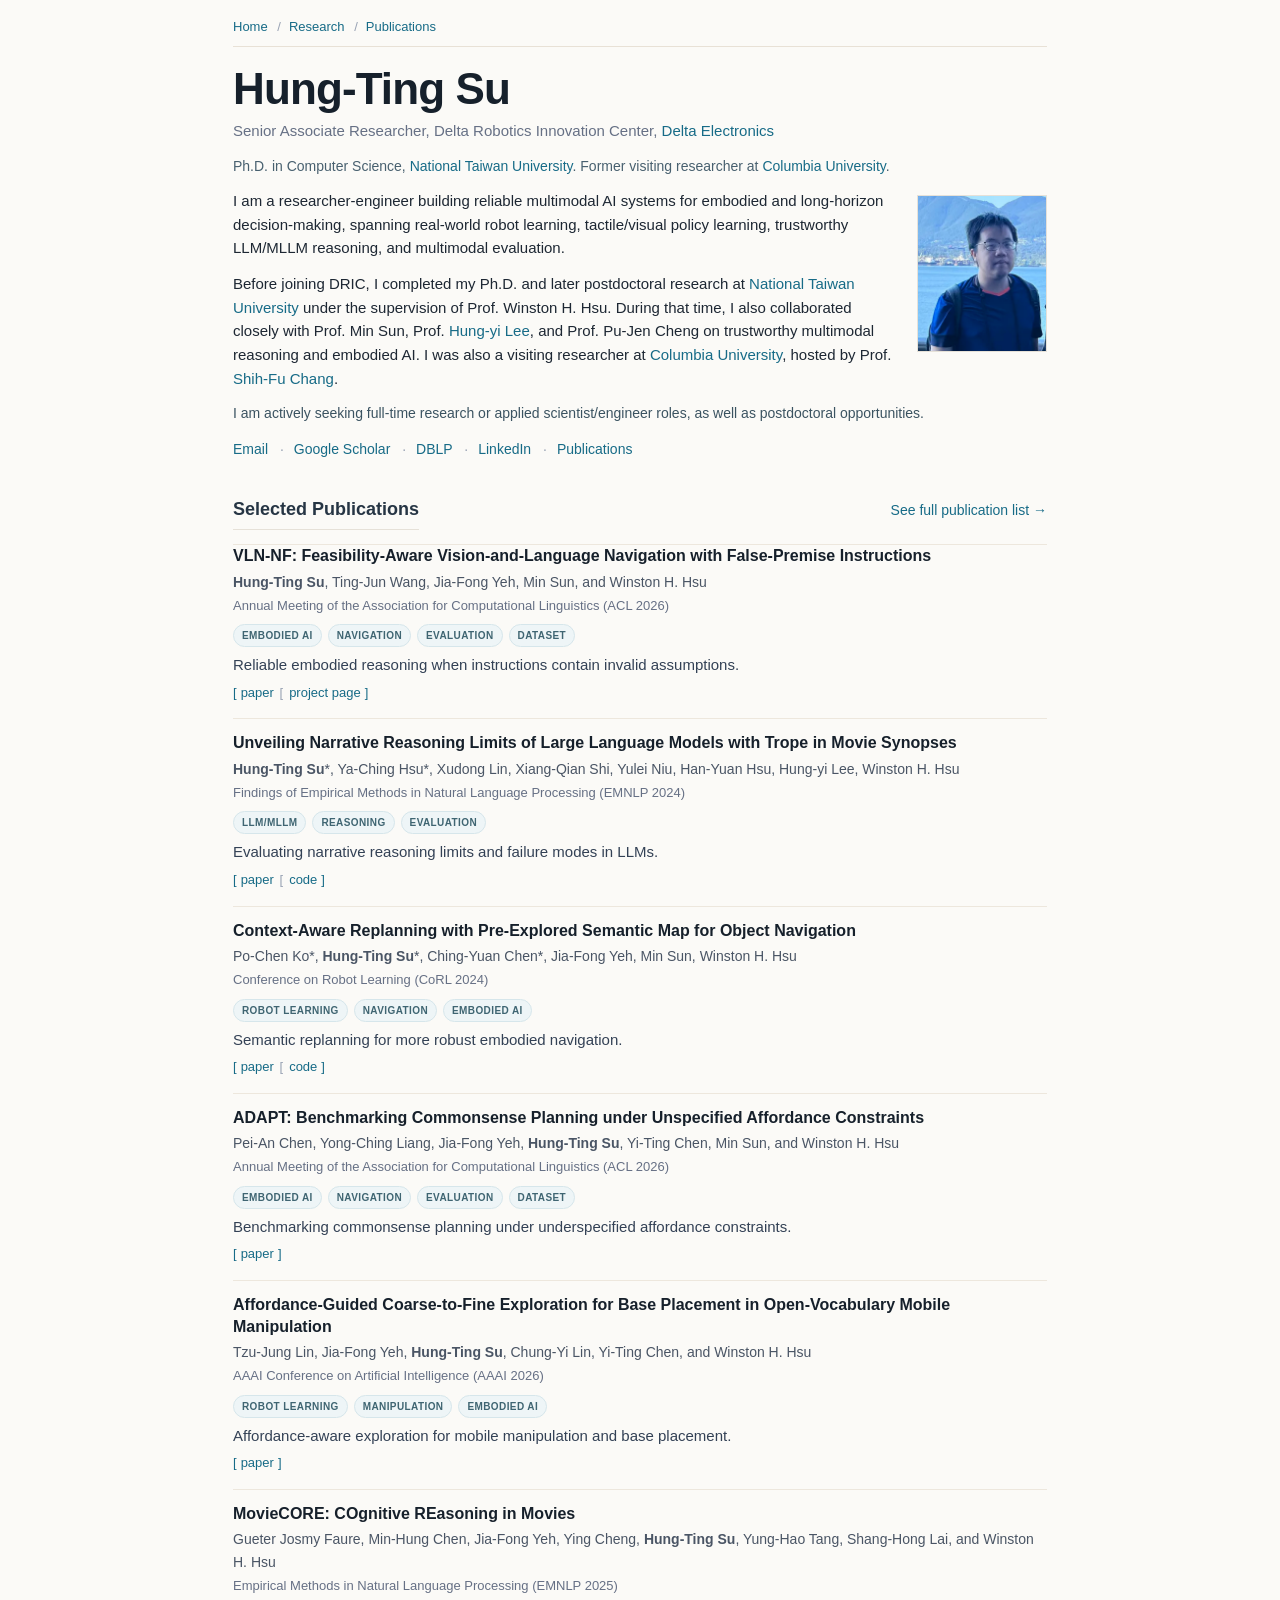
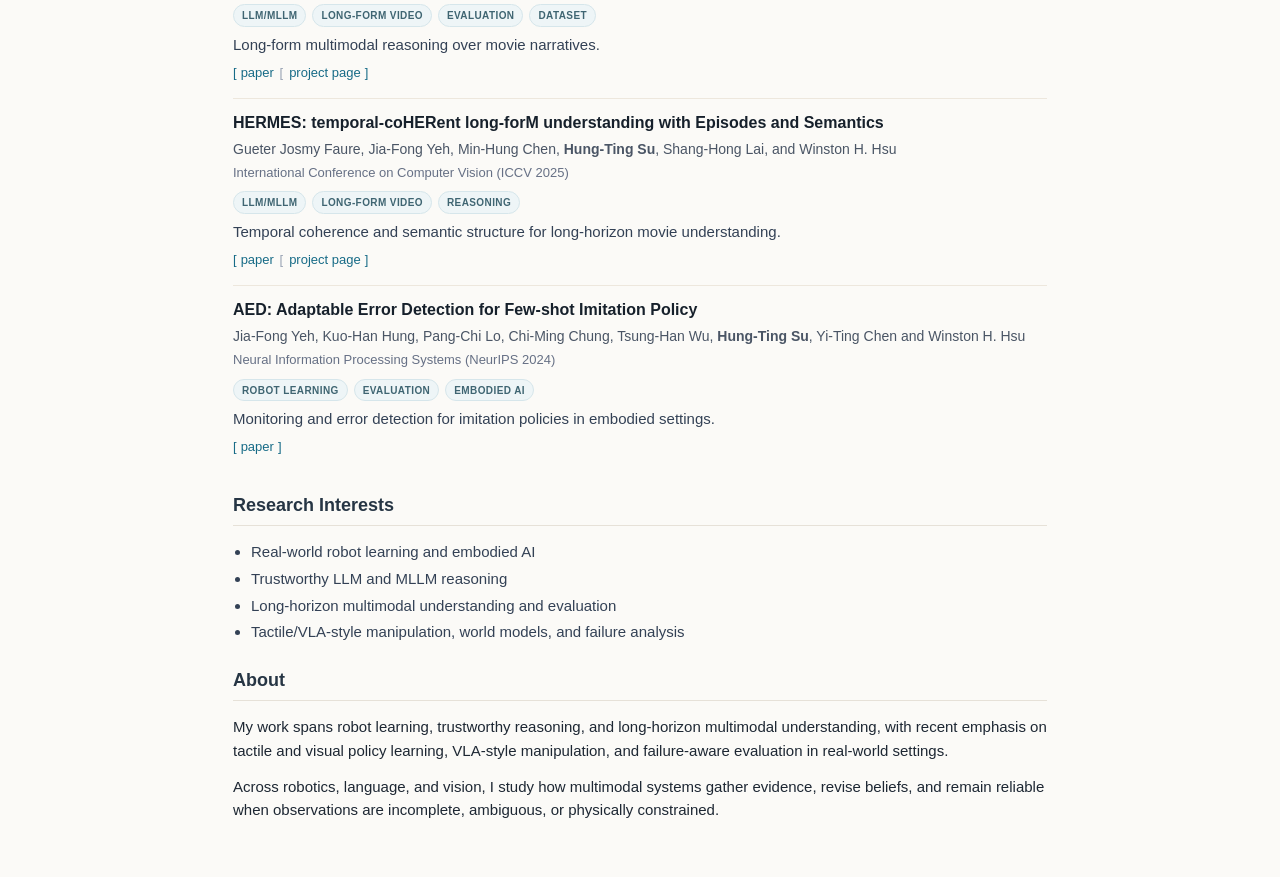
==== index.html @ 19b10d38 "Fix homepage portrait wrap layout" ====
<!DOCTYPE html>
<html lang="en">
<head>
  <meta charset="utf-8">
  <meta name="viewport" content="width=device-width, initial-scale=1">
  <title>Hung-Ting Su</title>
  <!-- Visual structure is inspired by classic academic personal sites such as Jon Barron's public template. -->
  <link rel="stylesheet" href="stylesheet.css?v=20260614b">
</head>
<body>
  <table class="page-frame">
    <tr>
      <td>
        <div class="site-nav">
          <div class="site-links"><a href="index.html">Home</a> <a href="research.html">Research</a> <a href="publications.html">Publications</a></div>
        </div>

        <div class="intro-block">
          <div class="intro-text">
            <h1>Hung-Ting Su</h1>
            <p class="position">Senior Associate Researcher, Delta Robotics Innovation Center, <a href="https://www.deltaww.com/">Delta Electronics</a></p>
            <p class="intro-note">Ph.D. in Computer Science, <a href="https://www.ntu.edu.tw/english/">National Taiwan University</a>. Former visiting researcher at <a href="https://www.columbia.edu/">Columbia University</a>.</p>
            <img class="profile-photo profile-photo-float" src="photo_260614.png" alt="Hung-Ting Su">
            <p>I am a researcher-engineer building reliable multimodal AI systems for embodied and long-horizon decision-making, spanning real-world robot learning, tactile/visual policy learning, trustworthy LLM/MLLM reasoning, and multimodal evaluation.</p>
            <p>Before joining DRIC, I completed my Ph.D. and later postdoctoral research at <a href="https://www.ntu.edu.tw/english/">National Taiwan University</a> under the supervision of Prof. Winston H. Hsu. During that time, I also collaborated closely with Prof. Min Sun, Prof. <a href="https://speech.ee.ntu.edu.tw/~hylee/index.php">Hung-yi Lee</a>, and Prof. Pu-Jen Cheng on trustworthy multimodal reasoning and embodied AI. I was also a visiting researcher at <a href="https://www.columbia.edu/">Columbia University</a>, hosted by Prof. <a href="https://www.ee.columbia.edu/~sfchang/">Shih-Fu Chang</a>.</p>
            <p class="opportunity-note">I am actively seeking full-time research or applied scientist/engineer roles, as well as postdoctoral opportunities.</p>
            <p class="top-links"><a href="mailto:hungtingsu.tw@gmail.com">Email</a> <a href="https://scholar.google.com/citations?user=5oNVau8AAAAJ">Google Scholar</a> <a href="https://dblp.org/pid/230/2143.html">DBLP</a> <a href="https://www.linkedin.com/in/hung-ting-su-3a73a8224/">LinkedIn</a> <a href="publications.html">Publications</a></p>
          </div>
        </div>

        <section class="section-block">
          <div class="section-heading">
            <h2>Selected Publications</h2>
            <p class="section-link"><a href="publications.html">See full publication list &rarr;</a></p>
          </div>
          <table class="publication-table">
<tr>
  <td class="pub-text">
    <div class="pub-title">VLN-NF: Feasibility-Aware Vision-and-Language Navigation with False-Premise Instructions</div>
    <div class="pub-authors"><strong>Hung-Ting Su</strong>, Ting-Jun Wang, Jia-Fong Yeh, Min Sun, and Winston H. Hsu</div>
    <div class="pub-meta">Annual Meeting of the Association for Computational Linguistics (ACL 2026)</div>
    <div class="work-tags"><span class="work-tag">Embodied AI</span> <span class="work-tag">Navigation</span> <span class="work-tag">Evaluation</span> <span class="work-tag">Dataset</span></div>
    <div class="pub-summary">Reliable embodied reasoning when instructions contain invalid assumptions.</div>
    <div class="pub-links"><a class="pub-link" href="https://arxiv.org/abs/2604.10533">paper</a> <a class="pub-link" href="https://vln-nf.github.io/">project page</a></div>
  </td>
</tr>
<tr>
  <td class="pub-text">
    <div class="pub-title">Unveiling Narrative Reasoning Limits of Large Language Models with Trope in Movie Synopses</div>
    <div class="pub-authors"><strong>Hung-Ting Su</strong>*, Ya-Ching Hsu*, Xudong Lin, Xiang-Qian Shi, Yulei Niu, Han-Yuan Hsu, Hung-yi Lee, Winston H. Hsu</div>
    <div class="pub-meta">Findings of Empirical Methods in Natural Language Processing (EMNLP 2024)</div>
    <div class="work-tags"><span class="work-tag">LLM/MLLM</span> <span class="work-tag">Reasoning</span> <span class="work-tag">Evaluation</span></div>
    <div class="pub-summary">Evaluating narrative reasoning limits and failure modes in LLMs.</div>
    <div class="pub-links"><a class="pub-link" href="https://arxiv.org/abs/2409.14324">paper</a> <a class="pub-link" href="https://github.com/Shelley1214/Trope">code</a></div>
  </td>
</tr>
<tr>
  <td class="pub-text">
    <div class="pub-title">Context-Aware Replanning with Pre-Explored Semantic Map for Object Navigation</div>
    <div class="pub-authors">Po-Chen Ko*, <strong>Hung-Ting Su</strong>*, Ching-Yuan Chen*, Jia-Fong Yeh, Min Sun, Winston H. Hsu</div>
    <div class="pub-meta">Conference on Robot Learning (CoRL 2024)</div>
    <div class="work-tags"><span class="work-tag">Robot Learning</span> <span class="work-tag">Navigation</span> <span class="work-tag">Embodied AI</span></div>
    <div class="pub-summary">Semantic replanning for more robust embodied navigation.</div>
    <div class="pub-links"><a class="pub-link" href="https://arxiv.org/abs/2409.04837">paper</a> <a class="pub-link" href="https://github.com/CARe-maps/CARe_experiments">code</a></div>
  </td>
</tr>
<tr>
  <td class="pub-text">
    <div class="pub-title">ADAPT: Benchmarking Commonsense Planning under Unspecified Affordance Constraints</div>
    <div class="pub-authors">Pei-An Chen, Yong-Ching Liang, Jia-Fong Yeh, <strong>Hung-Ting Su</strong>, Yi-Ting Chen, Min Sun, and Winston H. Hsu</div>
    <div class="pub-meta">Annual Meeting of the Association for Computational Linguistics (ACL 2026)</div>
    <div class="work-tags"><span class="work-tag">Embodied AI</span> <span class="work-tag">Navigation</span> <span class="work-tag">Evaluation</span> <span class="work-tag">Dataset</span></div>
    <div class="pub-summary">Benchmarking commonsense planning under underspecified affordance constraints.</div>
    <div class="pub-links"><a class="pub-link" href="https://arxiv.org/abs/2604.14902">paper</a></div>
  </td>
</tr>
<tr>
  <td class="pub-text">
    <div class="pub-title">Affordance-Guided Coarse-to-Fine Exploration for Base Placement in Open-Vocabulary Mobile Manipulation</div>
    <div class="pub-authors">Tzu-Jung Lin, Jia-Fong Yeh, <strong>Hung-Ting Su</strong>, Chung-Yi Lin, Yi-Ting Chen, and Winston H. Hsu</div>
    <div class="pub-meta">AAAI Conference on Artificial Intelligence (AAAI 2026)</div>
    <div class="work-tags"><span class="work-tag">Robot Learning</span> <span class="work-tag">Manipulation</span> <span class="work-tag">Embodied AI</span></div>
    <div class="pub-summary">Affordance-aware exploration for mobile manipulation and base placement.</div>
    <div class="pub-links"><a class="pub-link" href="https://arxiv.org/abs/2511.06240">paper</a></div>
  </td>
</tr>
<tr>
  <td class="pub-text">
    <div class="pub-title">MovieCORE: COgnitive REasoning in Movies</div>
    <div class="pub-authors">Gueter Josmy Faure, Min-Hung Chen, Jia-Fong Yeh, Ying Cheng, <strong>Hung-Ting Su</strong>, Yung-Hao Tang, Shang-Hong Lai, and Winston H. Hsu</div>
    <div class="pub-meta">Empirical Methods in Natural Language Processing (EMNLP 2025)</div>
    <div class="work-tags"><span class="work-tag">LLM/MLLM</span> <span class="work-tag">Long-Form Video</span> <span class="work-tag">Evaluation</span> <span class="work-tag">Dataset</span></div>
    <div class="pub-summary">Long-form multimodal reasoning over movie narratives.</div>
    <div class="pub-links"><a class="pub-link" href="https://arxiv.org/abs/2508.19026">paper</a> <a class="pub-link" href="https://joslefaure.github.io/assets/html/moviecore.html">project page</a></div>
  </td>
</tr>
<tr>
  <td class="pub-text">
    <div class="pub-title">HERMES: temporal-coHERent long-forM understanding with Episodes and Semantics</div>
    <div class="pub-authors">Gueter Josmy Faure, Jia-Fong Yeh, Min-Hung Chen, <strong>Hung-Ting Su</strong>, Shang-Hong Lai, and Winston H. Hsu</div>
    <div class="pub-meta">International Conference on Computer Vision (ICCV 2025)</div>
    <div class="work-tags"><span class="work-tag">LLM/MLLM</span> <span class="work-tag">Long-Form Video</span> <span class="work-tag">Reasoning</span></div>
    <div class="pub-summary">Temporal coherence and semantic structure for long-horizon movie understanding.</div>
    <div class="pub-links"><a class="pub-link" href="https://arxiv.org/abs/2408.17443">paper</a> <a class="pub-link" href="https://joslefaure.github.io/assets/html/hermes.html">project page</a></div>
  </td>
</tr>
<tr>
  <td class="pub-text">
    <div class="pub-title">AED: Adaptable Error Detection for Few-shot Imitation Policy</div>
    <div class="pub-authors">Jia-Fong Yeh, Kuo-Han Hung, Pang-Chi Lo, Chi-Ming Chung, Tsung-Han Wu, <strong>Hung-Ting Su</strong>, Yi-Ting Chen and Winston H. Hsu</div>
    <div class="pub-meta">Neural Information Processing Systems (NeurIPS 2024)</div>
    <div class="work-tags"><span class="work-tag">Robot Learning</span> <span class="work-tag">Evaluation</span> <span class="work-tag">Embodied AI</span></div>
    <div class="pub-summary">Monitoring and error detection for imitation policies in embodied settings.</div>
    <div class="pub-links"><a class="pub-link" href="https://arxiv.org/abs/2402.03860">paper</a></div>
  </td>
</tr>
          </table>
        </section>

        <section class="section-block compact-section">
          <h2>Research Interests</h2>
          <ul class="interest-list compact-interest-list">
          <li>Real-world robot learning and embodied AI</li>
          <li>Trustworthy LLM and MLLM reasoning</li>
          <li>Long-horizon multimodal understanding and evaluation</li>
          <li>Tactile/VLA-style manipulation, world models, and failure analysis</li>
          </ul>
        </section>

        <section class="section-block">
          <h2>About</h2>
          <p>My work spans robot learning, trustworthy reasoning, and long-horizon multimodal understanding, with recent emphasis on tactile and visual policy learning, VLA-style manipulation, and failure-aware evaluation in real-world settings.</p>
          <p>Across robotics, language, and vision, I study how multimodal systems gather evidence, revise beliefs, and remain reliable when observations are incomplete, ambiguous, or physically constrained.</p>
        </section>
      </td>
    </tr>
  </table>
</body>
</html>
---- stylesheet.css ----
/* Inspired by classic academic personal-site structure popularized by
   Jon Barron's public homepage template. This project uses original
   content, simplified styling, and registry-generated publication data. */

html {
  background: #fbfaf7;
}

body {
  background: #fbfaf7;
  color: #1d2733;
  font-family: -apple-system, BlinkMacSystemFont, "Segoe UI", Arial, sans-serif;
  font-size: 15px;
  line-height: 1.58;
  margin: 0;
}

a {
  color: #176b87;
  text-decoration: none;
}

a:hover {
  color: #114f63;
  text-decoration: underline;
}

.page-frame {
  border: 0;
  border-spacing: 0;
  margin: 0 auto;
  max-width: 860px;
  padding: 16px 22px 42px;
  width: 100%;
}

.publication-table {
  border: 0;
  border-spacing: 0;
  width: 100%;
}

.intro-block {
  margin-bottom: 6px;
}

.intro-text {
  display: flow-root;
  min-width: 0;
  width: 100%;
}

.profile-photo {
  border: 1px solid #e6e1d8;
  display: block;
  height: auto;
  max-width: 128px;
  width: 100%;
}

.profile-photo-float {
  float: right;
  margin: 6px 0 12px 20px;
}

h1 {
  color: #16202b;
  font-size: 44px;
  font-weight: 600;
  letter-spacing: -0.02em;
  line-height: 1.08;
  margin: 0;
}

h2 {
  border-bottom: 1px solid #e6e1d8;
  color: #263544;
  font-size: 18px;
  font-weight: 600;
  margin: 0 0 14px;
  padding-bottom: 6px;
}

h3 {
  color: #16202b;
  font-size: 16px;
  font-weight: 600;
  line-height: 1.35;
  margin: 0;
}

p {
  margin: 0 0 12px;
}

.position {
  color: #667085;
  font-size: 15px;
  margin-top: 7px;
}

.intro-note {
  color: #48606f;
  font-size: 14px;
  margin-top: 6px;
}

.intro-text p {
  max-width: 740px;
}

.opportunity-note {
  color: #3b5361;
  font-size: 14px;
  margin-top: 4px;
}

.site-nav {
  align-items: center;
  border-bottom: 1px solid #e8e1d6;
  display: flex;
  justify-content: space-between;
  margin-bottom: 18px;
  padding-bottom: 8px;
}

.site-links {
  color: #667085;
  font-size: 13px;
}

.site-links a + a::before {
  color: #98a2b3;
  content: "/";
  margin: 0 8px 0 6px;
}

.top-links {
  color: #667085;
  font-size: 14px;
  margin-top: 14px;
}

.top-links a + a::before {
  color: #98a2b3;
  content: "·";
  margin: 0 10px 0 8px;
}

.section-block {
  margin-top: 22px;
}

.section-heading {
  align-items: baseline;
  display: flex;
  gap: 12px;
  justify-content: space-between;
}

.section-link {
  font-size: 14px;
  margin: 0 0 10px;
  white-space: nowrap;
}

.interest-list {
  color: #334155;
  margin: 0;
  padding-left: 18px;
}

.interest-list li {
  margin: 4px 0;
}

.compact-section {
  margin-top: 18px;
}

.compact-interest-list li {
  margin: 3px 0;
}

.publication-table tr:first-child .pub-text {
  padding-top: 0;
}

.pub-text {
  border-top: 1px solid #ede7dd;
  padding: 13px 0 15px;
  vertical-align: top;
}

.pub-title {
  color: #16202b;
  font-size: 16px;
  font-weight: 600;
  line-height: 1.35;
}

.pub-authors {
  color: #4a5565;
  font-size: 14px;
  margin-top: 4px;
}

.pub-meta {
  color: #667085;
  font-size: 13px;
  margin-top: 3px;
}

.work-tags {
  display: flex;
  flex-wrap: wrap;
  gap: 6px;
  margin-top: 8px;
}

.work-tag {
  background: #eef5f7;
  border: 1px solid #d6e6eb;
  border-radius: 999px;
  color: #3f6572;
  display: inline-flex;
  font-size: 10px;
  font-weight: 600;
  letter-spacing: 0.04em;
  padding: 3px 8px 2px;
  text-transform: uppercase;
}

.pub-summary {
  color: #334155;
  margin-top: 6px;
}

.pub-links {
  font-size: 13px;
  margin-top: 6px;
}

.pub-link + .pub-link::before {
  color: #98a2b3;
  content: "[";
  margin: 0 6px 0 2px;
}

.pub-link + .pub-link::after {
  content: "]";
}

.pub-links .pub-link:first-child::before {
  content: "[";
  margin-right: 4px;
}

.pub-links .pub-link:last-child::after {
  content: "]";
  margin-left: 4px;
}

.pub-links .pub-link:not(:first-child):not(:last-child)::after {
  content: "";
}

.role-chip {
  color: #a86f32;
  font-size: 12px;
}

.publication-header {
  margin-top: 8px;
}

.research-block p:last-of-type {
  margin-bottom: 8px;
}

.rep-work {
  margin-top: 8px;
}

.rep-label {
  color: #667085;
  font-size: 13px;
  margin-bottom: 4px;
}

.rep-list {
  color: #334155;
  margin: 0;
  padding-left: 18px;
}

.rep-list li {
  margin: 3px 0;
}

.rep-title {
  font-weight: 500;
}

.rep-meta {
  color: #667085;
  font-size: 13px;
}

.publication-entry {
  border-top: 1px solid #ede7dd;
  padding: 11px 0 13px;
}

.publication-section {
  margin-top: 24px;
}

.publication-section .publication-entry:first-of-type {
  padding-top: 0;
}

code {
  font-family: "SFMono-Regular", Consolas, "Liberation Mono", monospace;
  font-size: 0.92em;
}

@media (max-width: 640px) {
  .page-frame {
    padding: 16px 14px 34px;
  }

  .profile-photo {
    max-width: 120px;
  }

  .profile-photo-float {
    float: none;
    margin: 0 0 14px;
  }

  .section-heading {
    align-items: flex-start;
    display: block;
  }

  h1 {
    font-size: 30px;
  }

  h2 {
    font-size: 18px;
  }
}
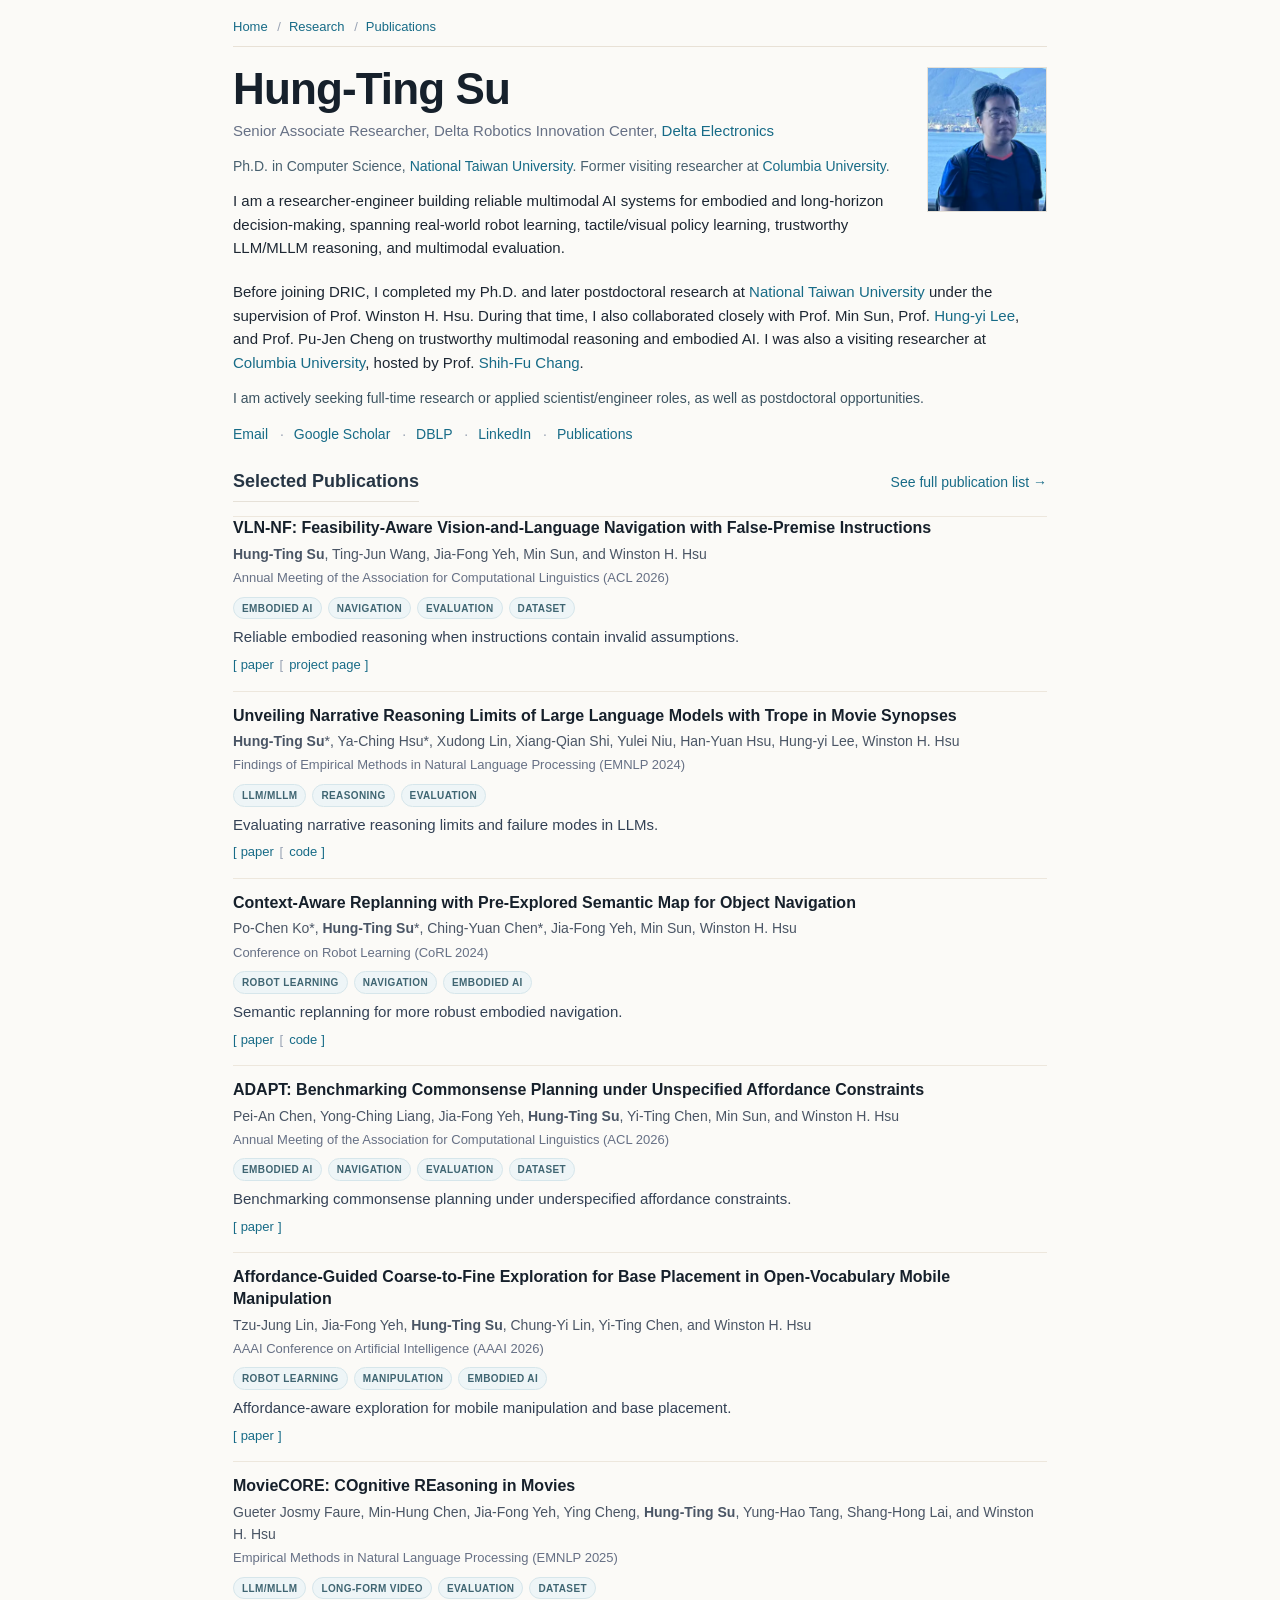
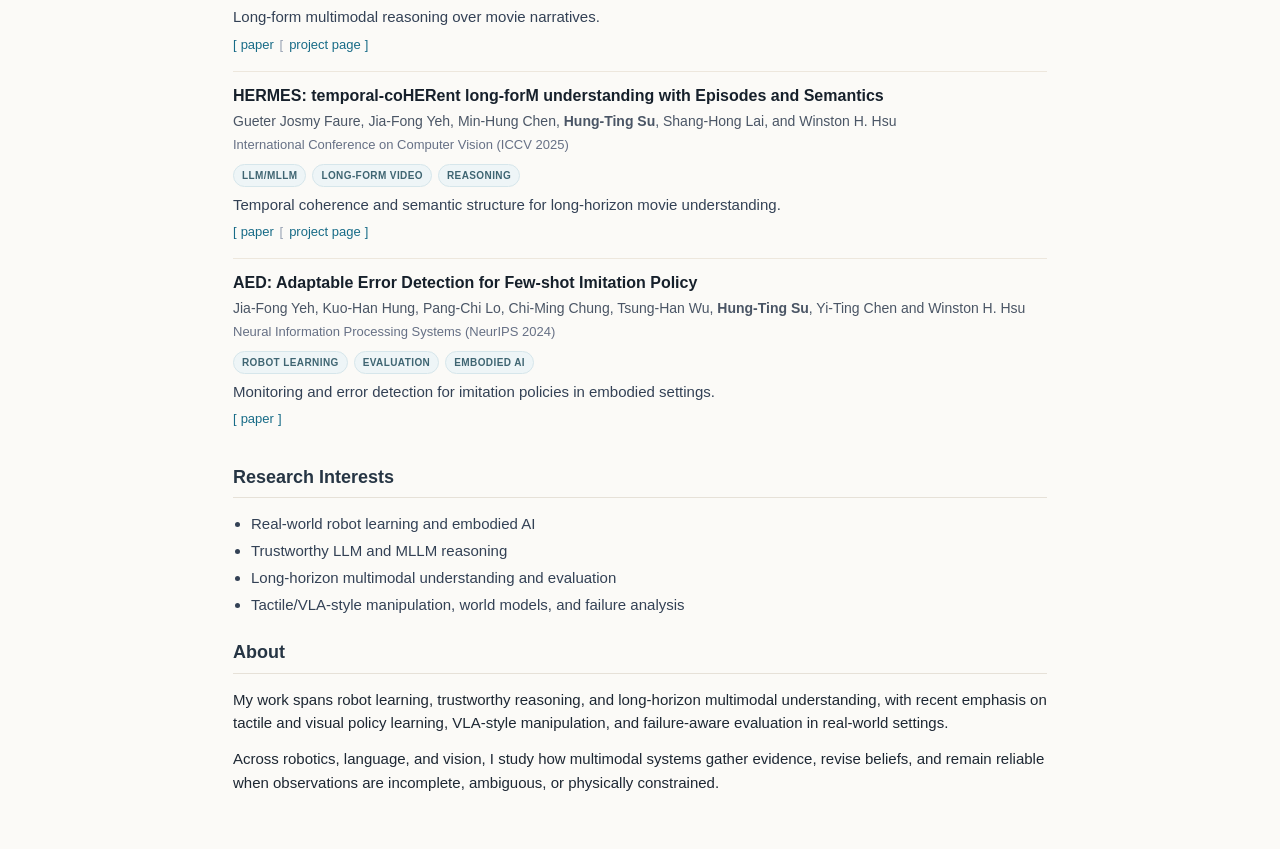
==== commit 79ae0a74: "Adjust homepage portrait lead layout" ====
--- a/index.html
+++ b/index.html
@@ -16,12 +16,14 @@
         </div>
 
         <div class="intro-block">
-          <div class="intro-text">
+          <div class="intro-lead">
+            <img class="profile-photo profile-photo-float" src="photo_260614.png" alt="Hung-Ting Su">
             <h1>Hung-Ting Su</h1>
             <p class="position">Senior Associate Researcher, Delta Robotics Innovation Center, <a href="https://www.deltaww.com/">Delta Electronics</a></p>
             <p class="intro-note">Ph.D. in Computer Science, <a href="https://www.ntu.edu.tw/english/">National Taiwan University</a>. Former visiting researcher at <a href="https://www.columbia.edu/">Columbia University</a>.</p>
-            <img class="profile-photo profile-photo-float" src="photo_260614.png" alt="Hung-Ting Su">
             <p>I am a researcher-engineer building reliable multimodal AI systems for embodied and long-horizon decision-making, spanning real-world robot learning, tactile/visual policy learning, trustworthy LLM/MLLM reasoning, and multimodal evaluation.</p>
+          </div>
+          <div class="intro-followup">
             <p>Before joining DRIC, I completed my Ph.D. and later postdoctoral research at <a href="https://www.ntu.edu.tw/english/">National Taiwan University</a> under the supervision of Prof. Winston H. Hsu. During that time, I also collaborated closely with Prof. Min Sun, Prof. <a href="https://speech.ee.ntu.edu.tw/~hylee/index.php">Hung-yi Lee</a>, and Prof. Pu-Jen Cheng on trustworthy multimodal reasoning and embodied AI. I was also a visiting researcher at <a href="https://www.columbia.edu/">Columbia University</a>, hosted by Prof. <a href="https://www.ee.columbia.edu/~sfchang/">Shih-Fu Chang</a>.</p>
             <p class="opportunity-note">I am actively seeking full-time research or applied scientist/engineer roles, as well as postdoctoral opportunities.</p>
             <p class="top-links"><a href="mailto:hungtingsu.tw@gmail.com">Email</a> <a href="https://scholar.google.com/citations?user=5oNVau8AAAAJ">Google Scholar</a> <a href="https://dblp.org/pid/230/2143.html">DBLP</a> <a href="https://www.linkedin.com/in/hung-ting-su-3a73a8224/">LinkedIn</a> <a href="publications.html">Publications</a></p>
--- a/stylesheet.css
+++ b/stylesheet.css
@@ -44,23 +44,30 @@
   margin-bottom: 6px;
 }
 
-.intro-text {
+.intro-lead {
   display: flow-root;
-  min-width: 0;
-  width: 100%;
+  margin-bottom: 8px;
+}
+
+.intro-followup {
+  clear: both;
+}
+
+.intro-lead p {
+  max-width: 740px;
 }
 
 .profile-photo {
   border: 1px solid #e6e1d8;
   display: block;
   height: auto;
-  max-width: 128px;
+  max-width: 118px;
   width: 100%;
 }
 
 .profile-photo-float {
   float: right;
-  margin: 6px 0 12px 20px;
+  margin: 2px 0 8px 18px;
 }
 
 h1 {
@@ -103,10 +110,6 @@
   color: #48606f;
   font-size: 14px;
   margin-top: 6px;
-}
-
-.intro-text p {
-  max-width: 740px;
 }
 
 .opportunity-note {
@@ -331,7 +334,7 @@
   }
 
   .profile-photo {
-    max-width: 120px;
+    max-width: 110px;
   }
 
   .profile-photo-float {
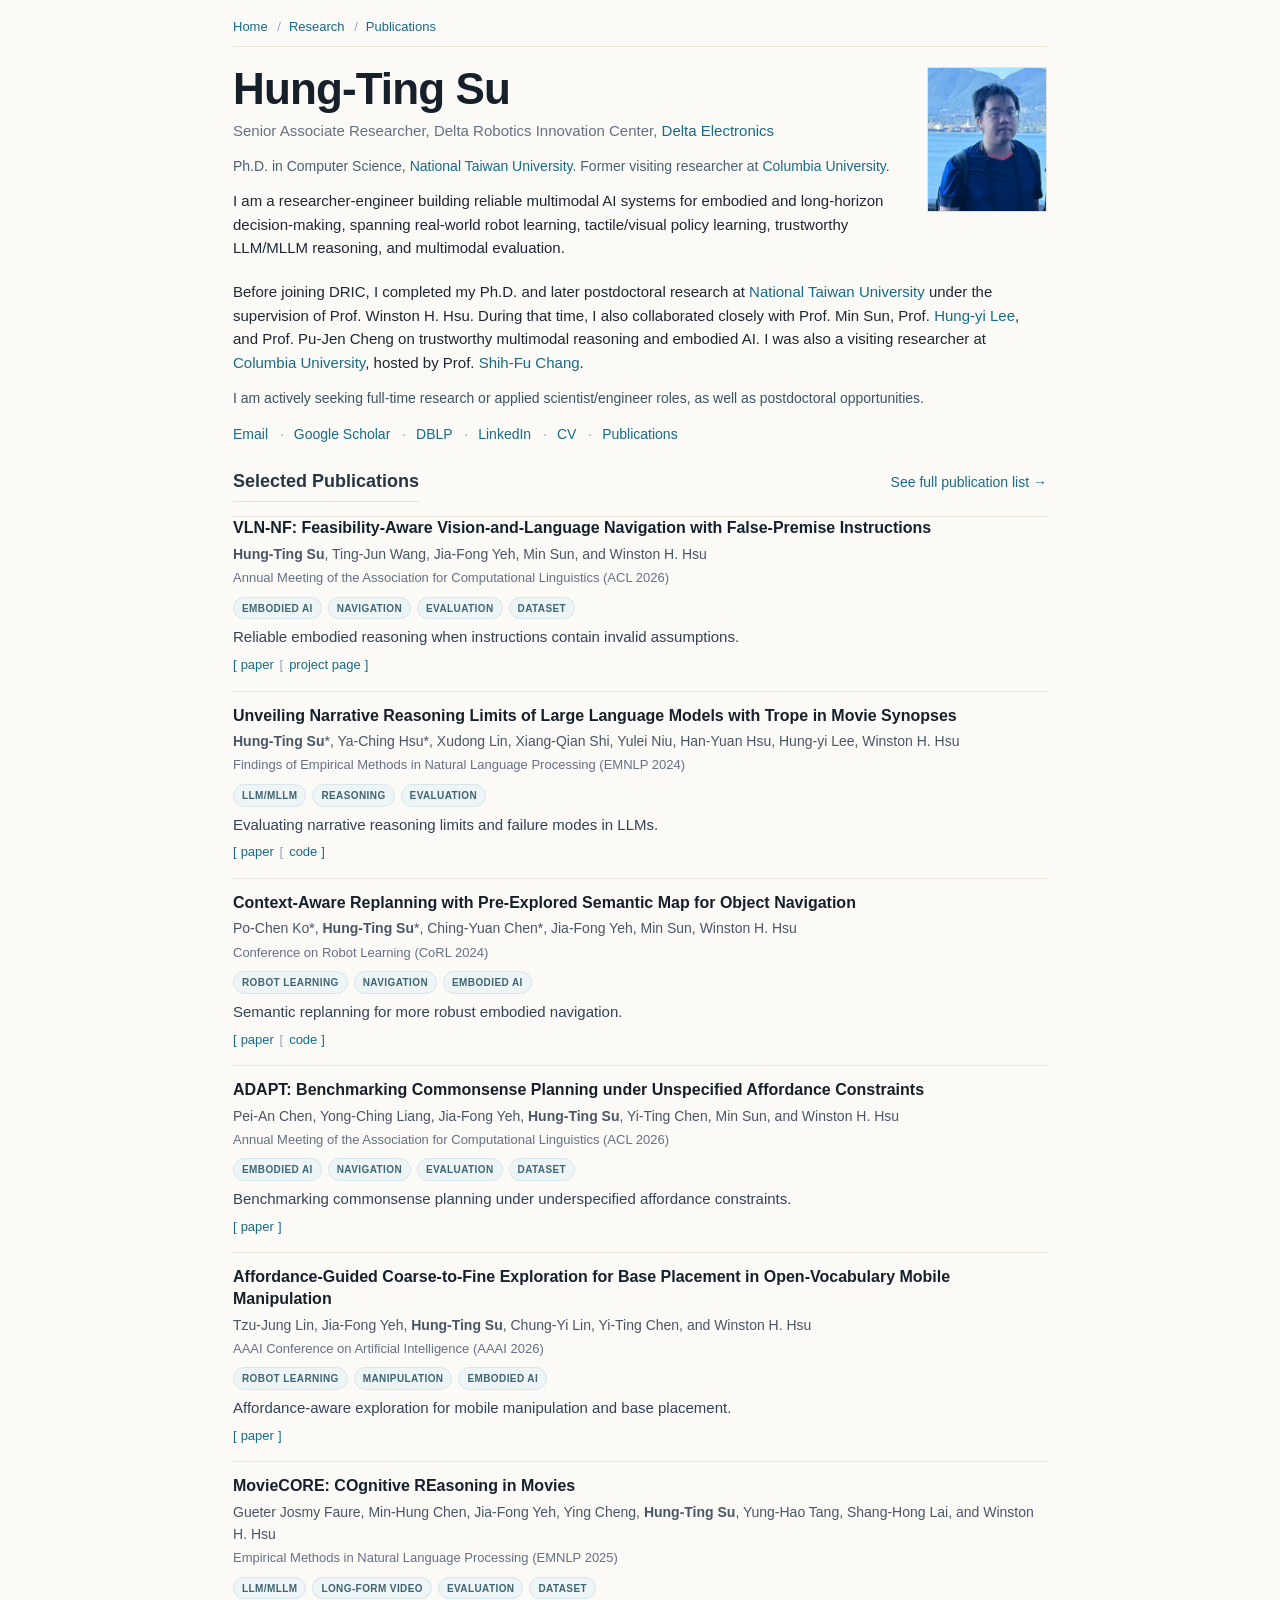
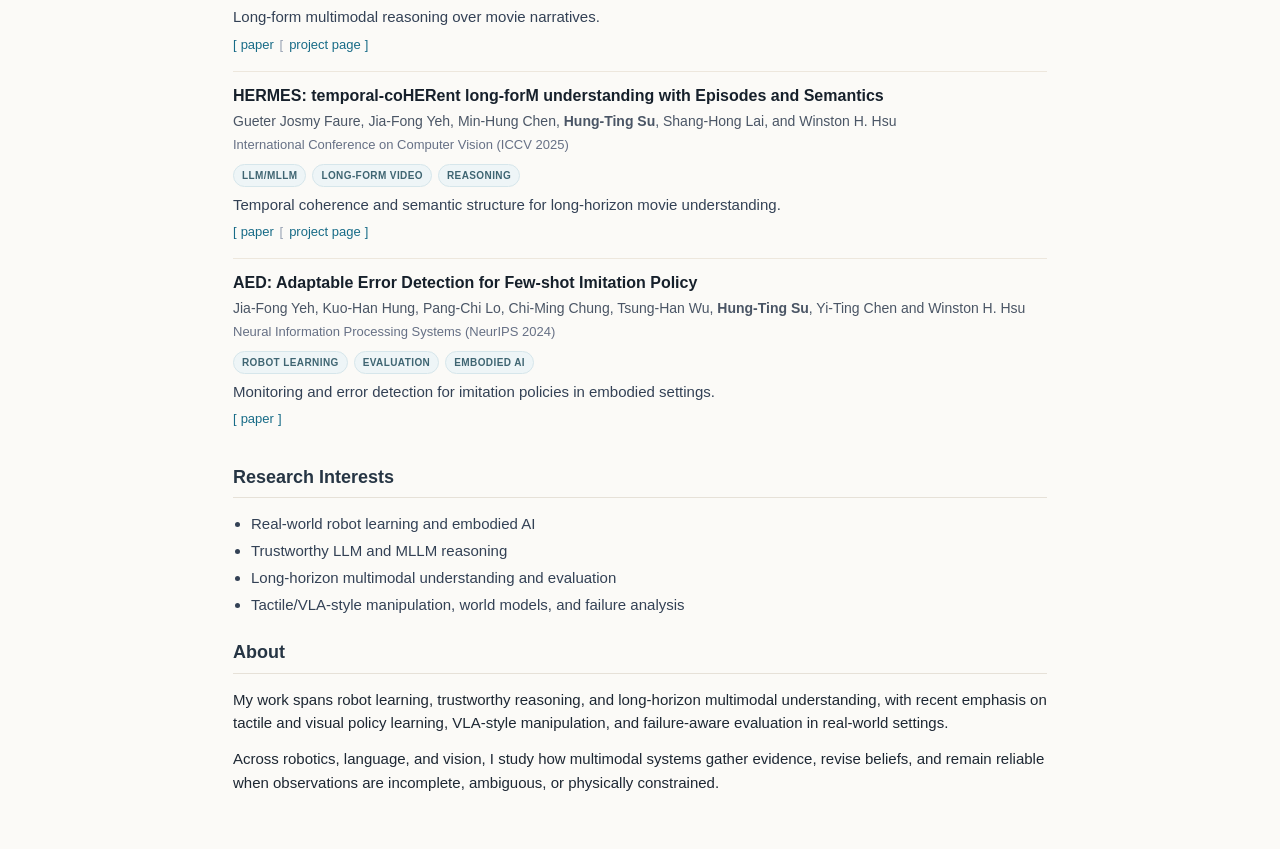
==== commit 1516b256: "Publish CV PDFs and link general CV" ====
--- a/index.html
+++ b/index.html
@@ -26,7 +26,7 @@
           <div class="intro-followup">
             <p>Before joining DRIC, I completed my Ph.D. and later postdoctoral research at <a href="https://www.ntu.edu.tw/english/">National Taiwan University</a> under the supervision of Prof. Winston H. Hsu. During that time, I also collaborated closely with Prof. Min Sun, Prof. <a href="https://speech.ee.ntu.edu.tw/~hylee/index.php">Hung-yi Lee</a>, and Prof. Pu-Jen Cheng on trustworthy multimodal reasoning and embodied AI. I was also a visiting researcher at <a href="https://www.columbia.edu/">Columbia University</a>, hosted by Prof. <a href="https://www.ee.columbia.edu/~sfchang/">Shih-Fu Chang</a>.</p>
             <p class="opportunity-note">I am actively seeking full-time research or applied scientist/engineer roles, as well as postdoctoral opportunities.</p>
-            <p class="top-links"><a href="mailto:hungtingsu.tw@gmail.com">Email</a> <a href="https://scholar.google.com/citations?user=5oNVau8AAAAJ">Google Scholar</a> <a href="https://dblp.org/pid/230/2143.html">DBLP</a> <a href="https://www.linkedin.com/in/hung-ting-su-3a73a8224/">LinkedIn</a> <a href="publications.html">Publications</a></p>
+            <p class="top-links"><a href="mailto:hungtingsu.tw@gmail.com">Email</a> <a href="https://scholar.google.com/citations?user=5oNVau8AAAAJ">Google Scholar</a> <a href="https://dblp.org/pid/230/2143.html">DBLP</a> <a href="https://www.linkedin.com/in/hung-ting-su-3a73a8224/">LinkedIn</a> <a href="cv_general_ai.pdf">CV</a> <a href="publications.html">Publications</a></p>
           </div>
         </div>
 
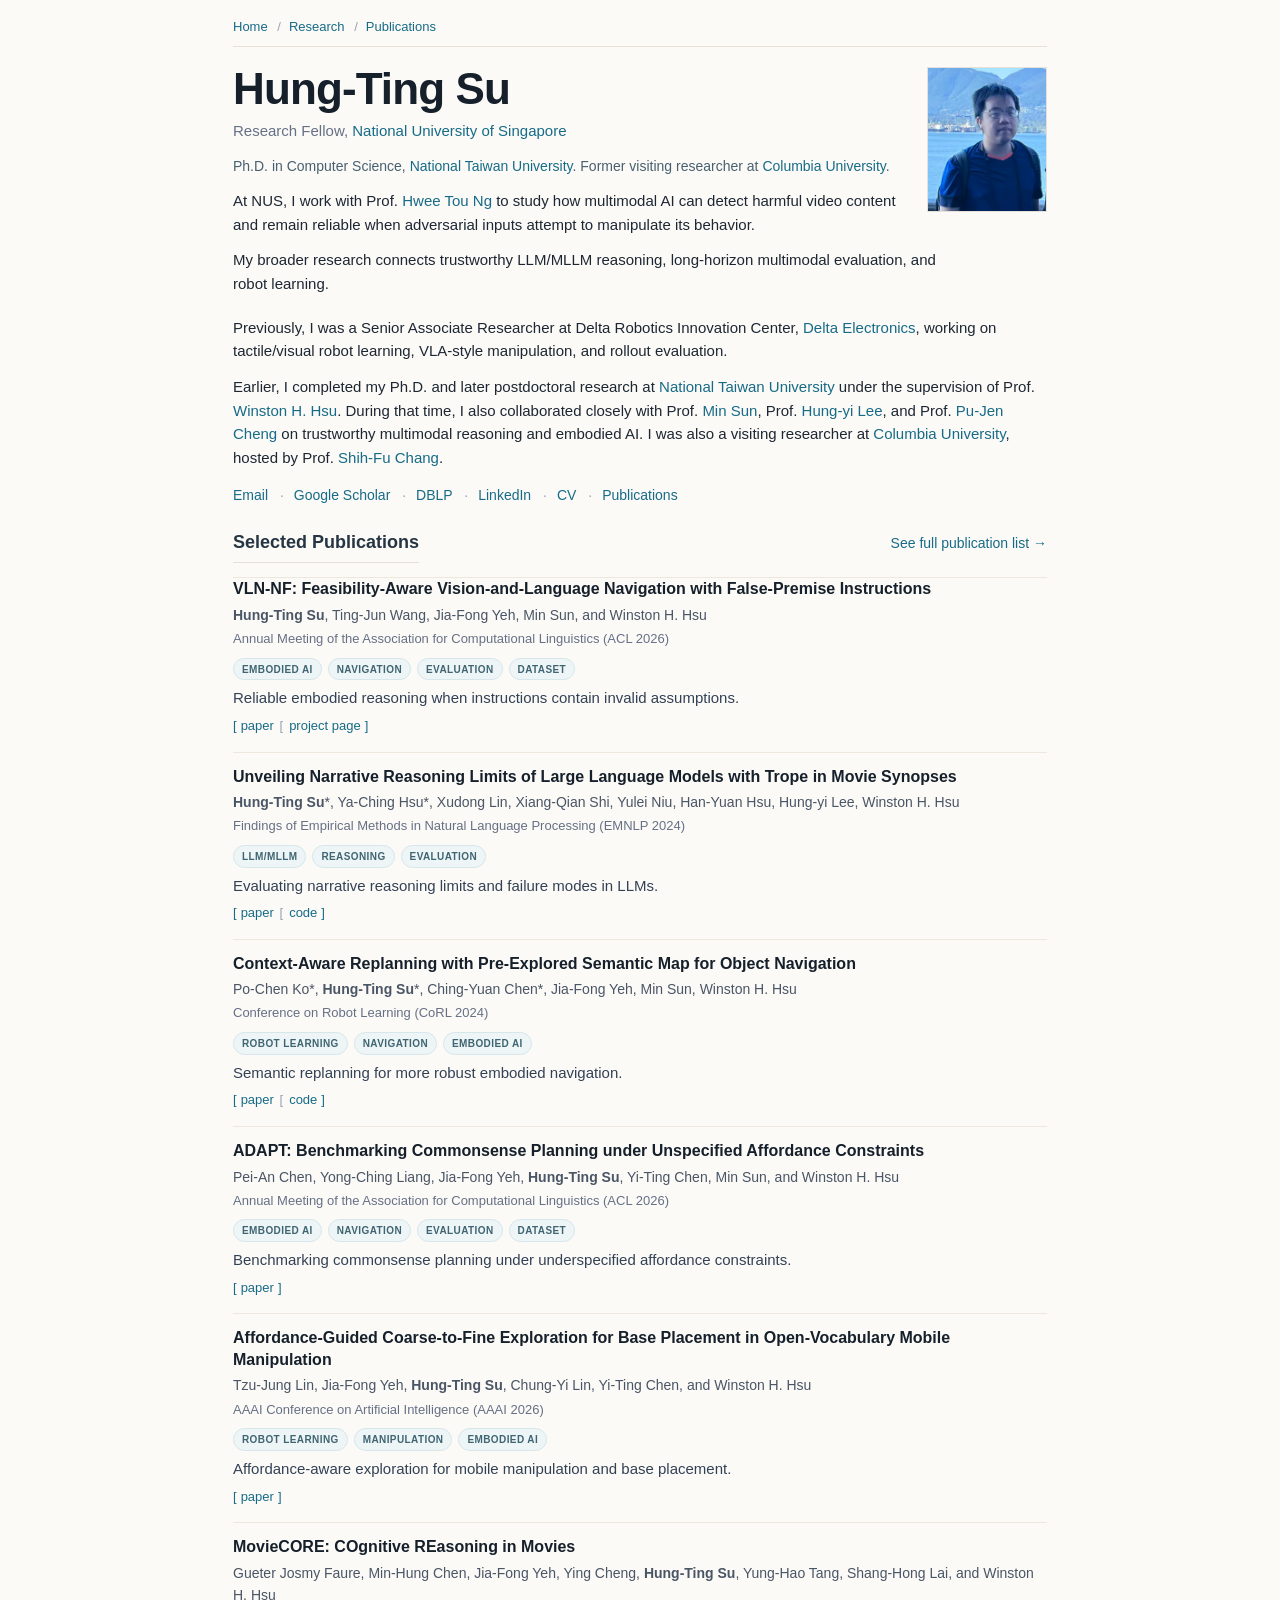
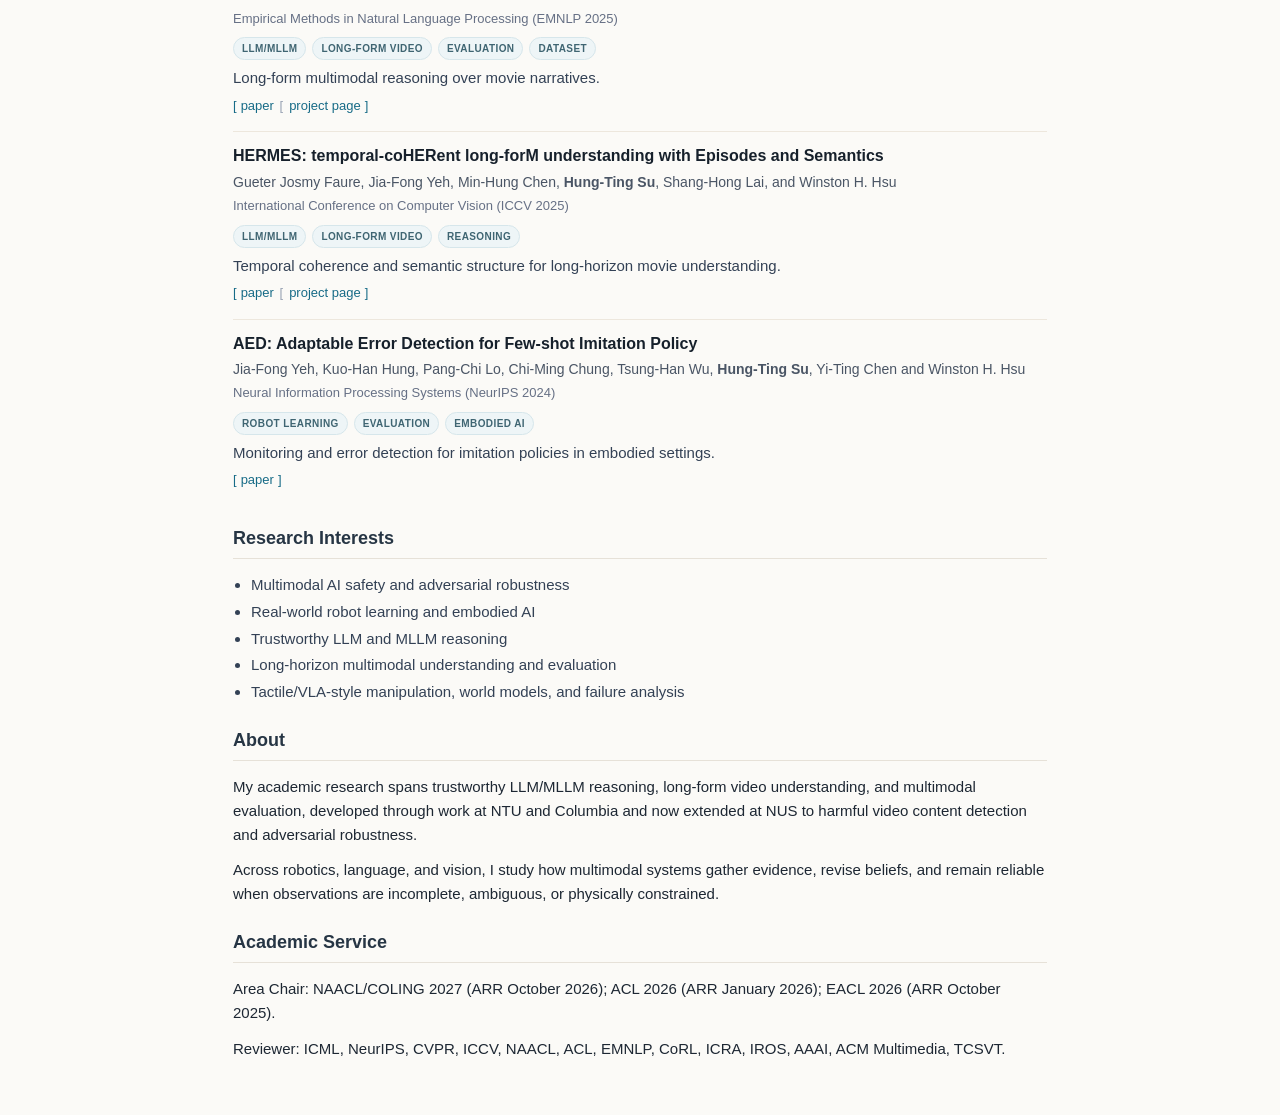
==== commit ff41a754: "Update NUS research profile, academic service, and CVs" ====
--- a/index.html
+++ b/index.html
@@ -4,6 +4,7 @@
   <meta charset="utf-8">
   <meta name="viewport" content="width=device-width, initial-scale=1">
   <title>Hung-Ting Su</title>
+
   <!-- Visual structure is inspired by classic academic personal sites such as Jon Barron's public template. -->
   <link rel="stylesheet" href="stylesheet.css?v=20260614b">
 </head>
@@ -19,13 +20,14 @@
           <div class="intro-lead">
             <img class="profile-photo profile-photo-float" src="photo_260614.png" alt="Hung-Ting Su">
             <h1>Hung-Ting Su</h1>
-            <p class="position">Senior Associate Researcher, Delta Robotics Innovation Center, <a href="https://www.deltaww.com/">Delta Electronics</a></p>
+            <p class="position"><span class="revision">Research Fellow, <a href="https://nus.edu.sg/">National University of Singapore</a></span></p>
             <p class="intro-note">Ph.D. in Computer Science, <a href="https://www.ntu.edu.tw/english/">National Taiwan University</a>. Former visiting researcher at <a href="https://www.columbia.edu/">Columbia University</a>.</p>
-            <p>I am a researcher-engineer building reliable multimodal AI systems for embodied and long-horizon decision-making, spanning real-world robot learning, tactile/visual policy learning, trustworthy LLM/MLLM reasoning, and multimodal evaluation.</p>
+            <p><span class="revision">At NUS, I work with Prof. <a href="https://www.comp.nus.edu.sg/~nght/">Hwee Tou Ng</a> to study how multimodal AI can detect harmful video content and remain reliable when adversarial inputs attempt to manipulate its behavior.</span></p>
+            <p><span class="revision">My broader research connects trustworthy LLM/MLLM reasoning, long-horizon multimodal evaluation, and robot learning.</span></p>
           </div>
           <div class="intro-followup">
-            <p>Before joining DRIC, I completed my Ph.D. and later postdoctoral research at <a href="https://www.ntu.edu.tw/english/">National Taiwan University</a> under the supervision of Prof. Winston H. Hsu. During that time, I also collaborated closely with Prof. Min Sun, Prof. <a href="https://speech.ee.ntu.edu.tw/~hylee/index.php">Hung-yi Lee</a>, and Prof. Pu-Jen Cheng on trustworthy multimodal reasoning and embodied AI. I was also a visiting researcher at <a href="https://www.columbia.edu/">Columbia University</a>, hosted by Prof. <a href="https://www.ee.columbia.edu/~sfchang/">Shih-Fu Chang</a>.</p>
-            <p class="opportunity-note">I am actively seeking full-time research or applied scientist/engineer roles, as well as postdoctoral opportunities.</p>
+            <p><span class="revision">Previously, I was a Senior Associate Researcher at Delta Robotics Innovation Center, <a href="https://www.deltaww.com/">Delta Electronics</a>, working on tactile/visual robot learning, VLA-style manipulation, and rollout evaluation.</span></p>
+            <p><span class="revision">Earlier,</span> I completed my Ph.D. and later postdoctoral research at <a href="https://www.ntu.edu.tw/english/">National Taiwan University</a> under the supervision of Prof. <a href="https://winstonhsu.info/">Winston H. Hsu</a>. During that time, I also collaborated closely with Prof. <a href="https://aliensunmin.github.io/lab/info.html">Min Sun</a>, Prof. <a href="https://speech.ee.ntu.edu.tw/~hylee/index.php">Hung-yi Lee</a>, and Prof. <a href="https://www.csie.ntu.edu.tw/~pjcheng/">Pu-Jen Cheng</a> on trustworthy multimodal reasoning and embodied AI. I was also a visiting researcher at <a href="https://www.columbia.edu/">Columbia University</a>, hosted by Prof. <a href="https://www.ee.columbia.edu/~sfchang/">Shih-Fu Chang</a>.</p>
             <p class="top-links"><a href="mailto:hungtingsu.tw@gmail.com">Email</a> <a href="https://scholar.google.com/citations?user=5oNVau8AAAAJ">Google Scholar</a> <a href="https://dblp.org/pid/230/2143.html">DBLP</a> <a href="https://www.linkedin.com/in/hung-ting-su-3a73a8224/">LinkedIn</a> <a href="cv_general_ai.pdf">CV</a> <a href="publications.html">Publications</a></p>
           </div>
         </div>
@@ -122,6 +124,7 @@
         <section class="section-block compact-section">
           <h2>Research Interests</h2>
           <ul class="interest-list compact-interest-list">
+          <li><span class="revision">Multimodal AI safety and adversarial robustness</span></li>
           <li>Real-world robot learning and embodied AI</li>
           <li>Trustworthy LLM and MLLM reasoning</li>
           <li>Long-horizon multimodal understanding and evaluation</li>
@@ -131,8 +134,13 @@
 
         <section class="section-block">
           <h2>About</h2>
-          <p>My work spans robot learning, trustworthy reasoning, and long-horizon multimodal understanding, with recent emphasis on tactile and visual policy learning, VLA-style manipulation, and failure-aware evaluation in real-world settings.</p>
+          <p><span class="revision">My academic research spans trustworthy LLM/MLLM reasoning, long-form video understanding, and multimodal evaluation, developed through work at NTU and Columbia and now extended at NUS to harmful video content detection and adversarial robustness.</span></p>
           <p>Across robotics, language, and vision, I study how multimodal systems gather evidence, revise beliefs, and remain reliable when observations are incomplete, ambiguous, or physically constrained.</p>
+        </section>
+        <section class="section-block">
+          <h2><span class="revision">Academic Service</span></h2>
+          <p><span class="revision">Area Chair: NAACL/COLING 2027 (ARR October 2026); ACL 2026 (ARR January 2026); EACL 2026 (ARR October 2025).</span></p>
+          <p><span class="revision">Reviewer: ICML, NeurIPS, CVPR, ICCV, NAACL, ACL, EMNLP, CoRL, ICRA, IROS, AAAI, ACM Multimedia, TCSVT.</span></p>
         </section>
       </td>
     </tr>
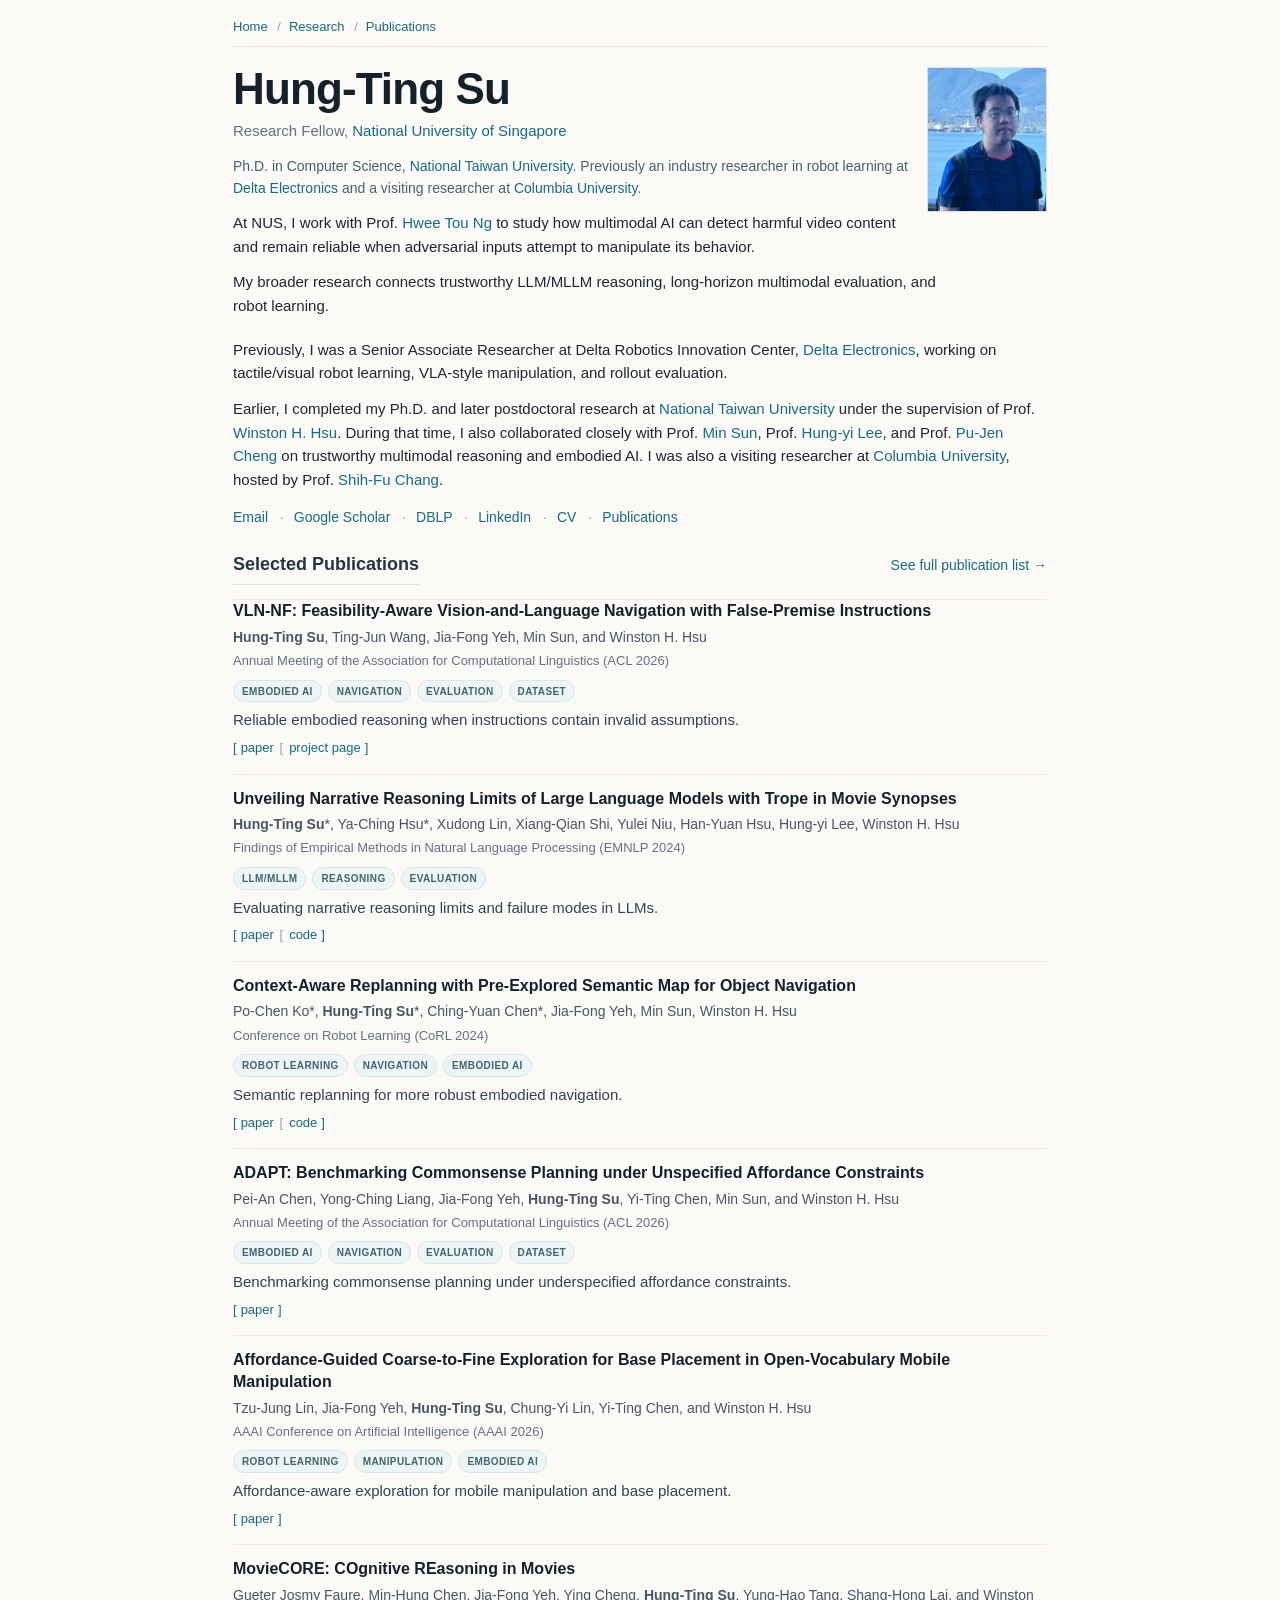
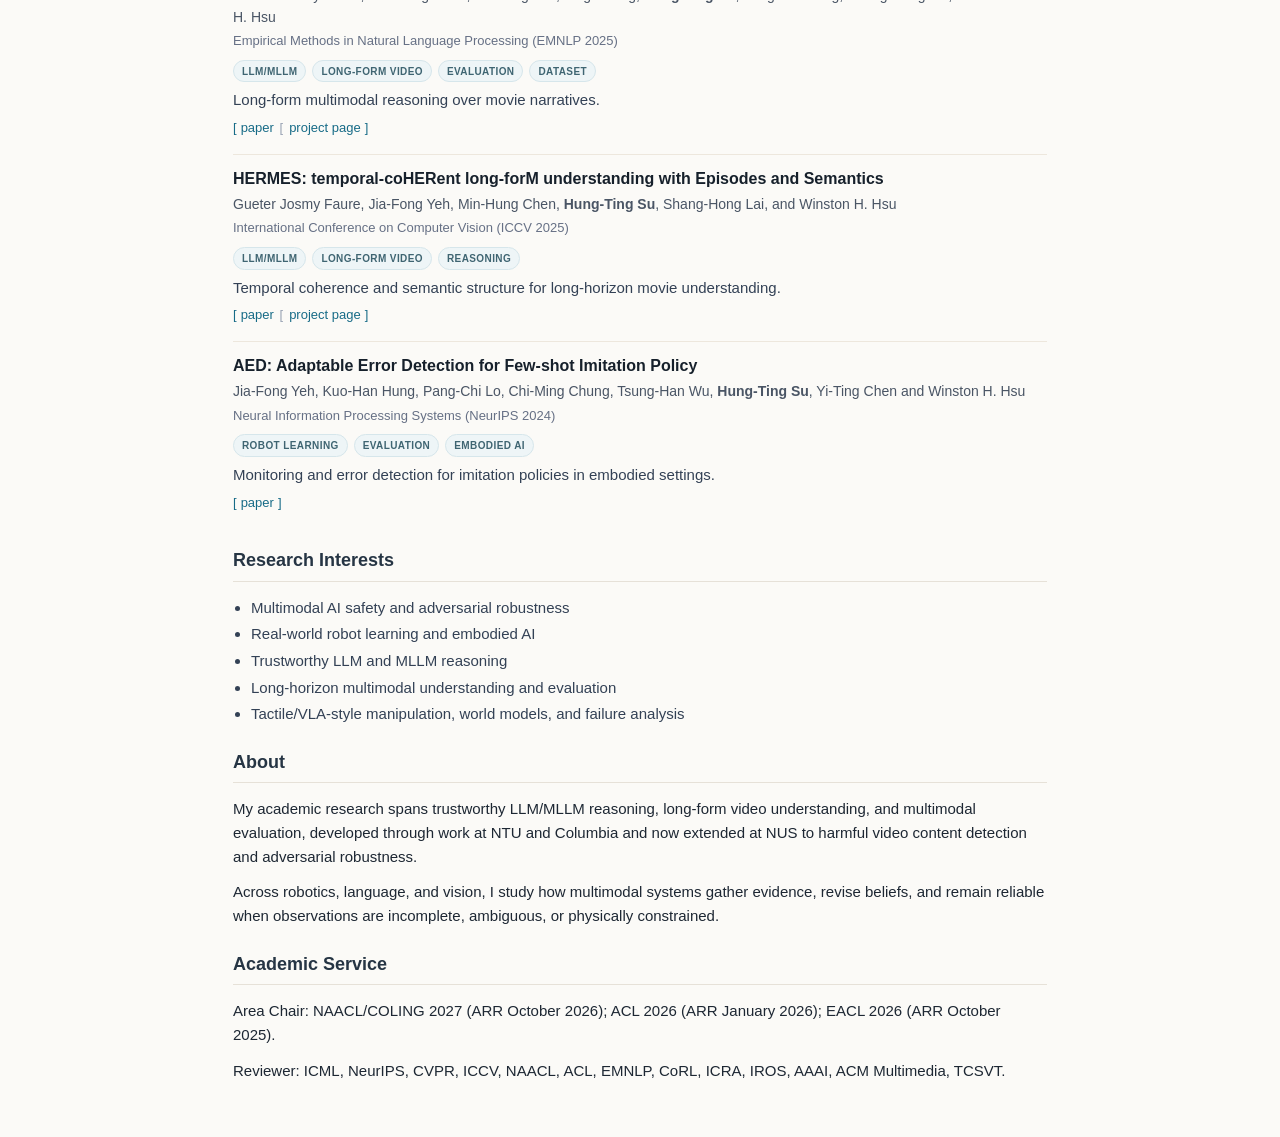
==== commit 16199469: "Highlight industry robot learning experience in homepage intro" ====
--- a/index.html
+++ b/index.html
@@ -21,7 +21,7 @@
             <img class="profile-photo profile-photo-float" src="photo_260614.png" alt="Hung-Ting Su">
             <h1>Hung-Ting Su</h1>
             <p class="position"><span class="revision">Research Fellow, <a href="https://nus.edu.sg/">National University of Singapore</a></span></p>
-            <p class="intro-note">Ph.D. in Computer Science, <a href="https://www.ntu.edu.tw/english/">National Taiwan University</a>. Former visiting researcher at <a href="https://www.columbia.edu/">Columbia University</a>.</p>
+            <p class="intro-note">Ph.D. in Computer Science, <a href="https://www.ntu.edu.tw/english/">National Taiwan University</a>. Previously an industry researcher in robot learning at <a href="https://www.deltaww.com/">Delta Electronics</a> and a visiting researcher at <a href="https://www.columbia.edu/">Columbia University</a>.</p>
             <p><span class="revision">At NUS, I work with Prof. <a href="https://www.comp.nus.edu.sg/~nght/">Hwee Tou Ng</a> to study how multimodal AI can detect harmful video content and remain reliable when adversarial inputs attempt to manipulate its behavior.</span></p>
             <p><span class="revision">My broader research connects trustworthy LLM/MLLM reasoning, long-horizon multimodal evaluation, and robot learning.</span></p>
           </div>
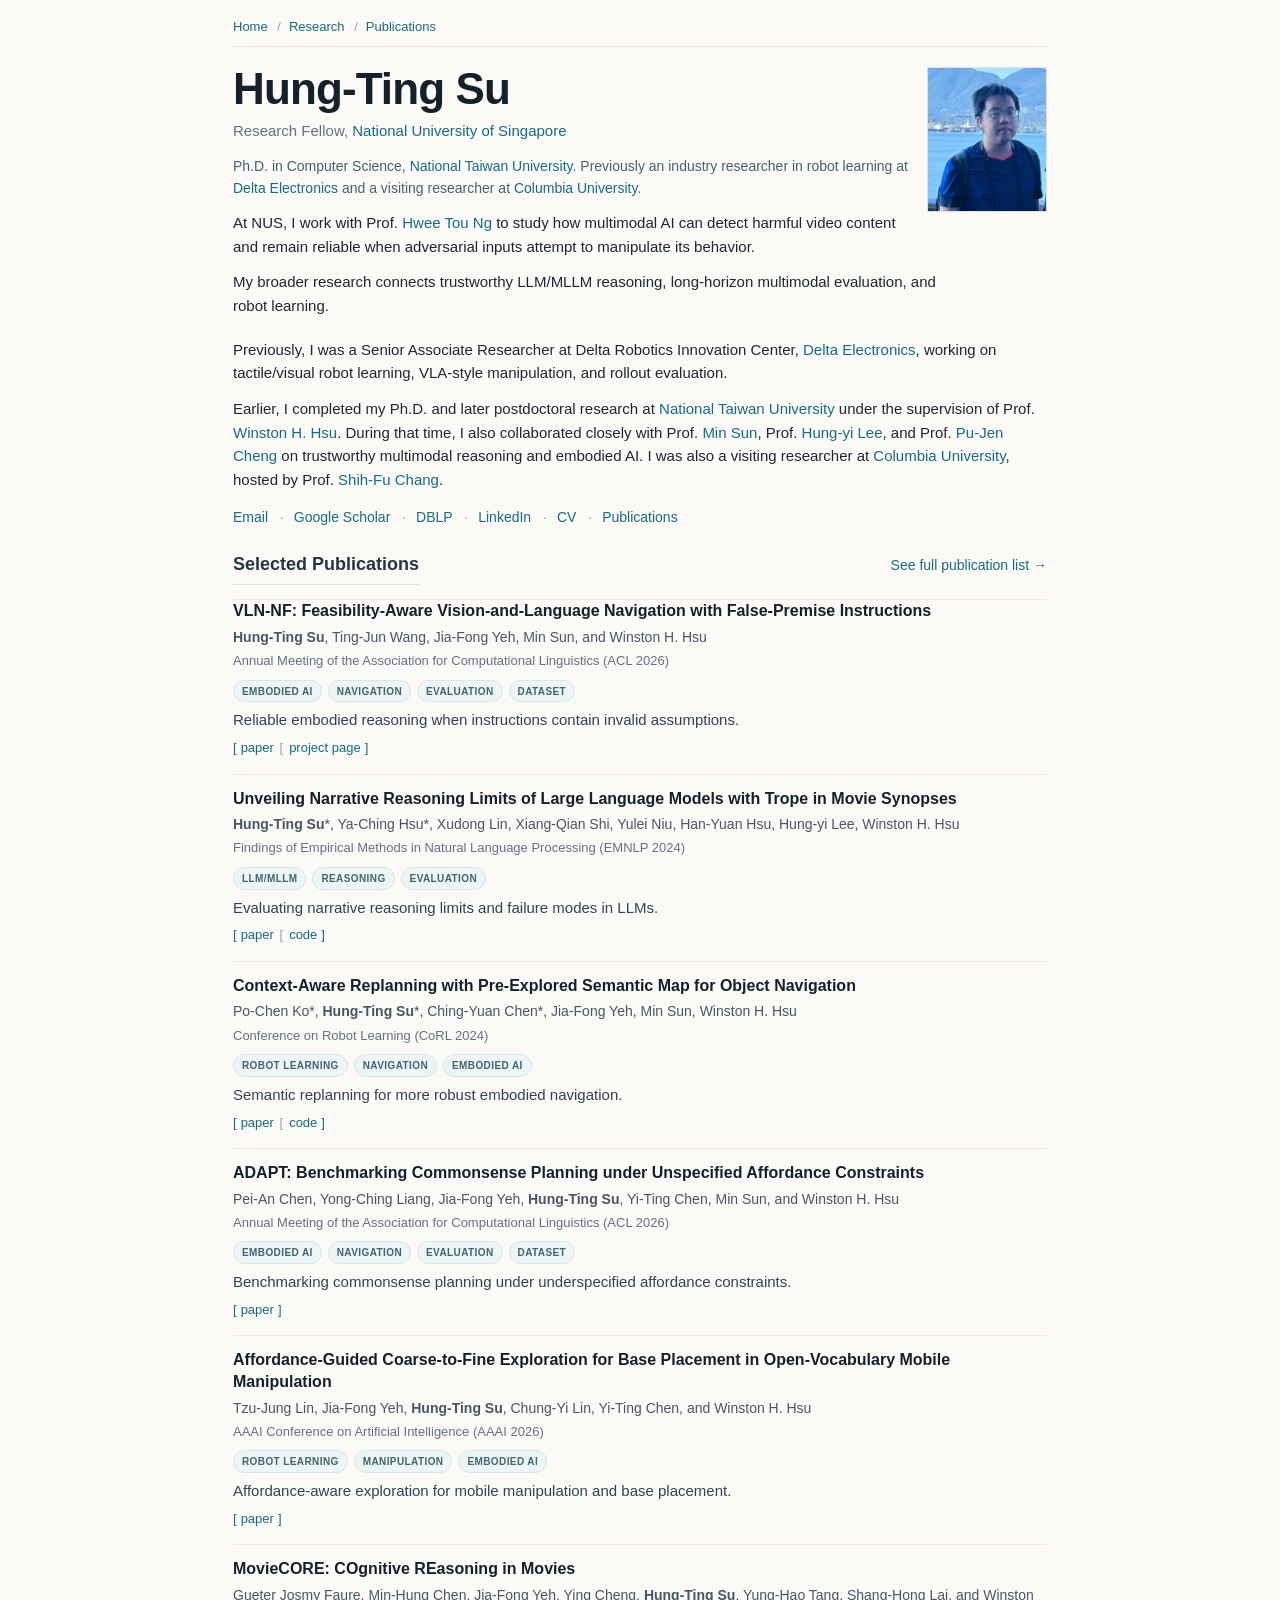
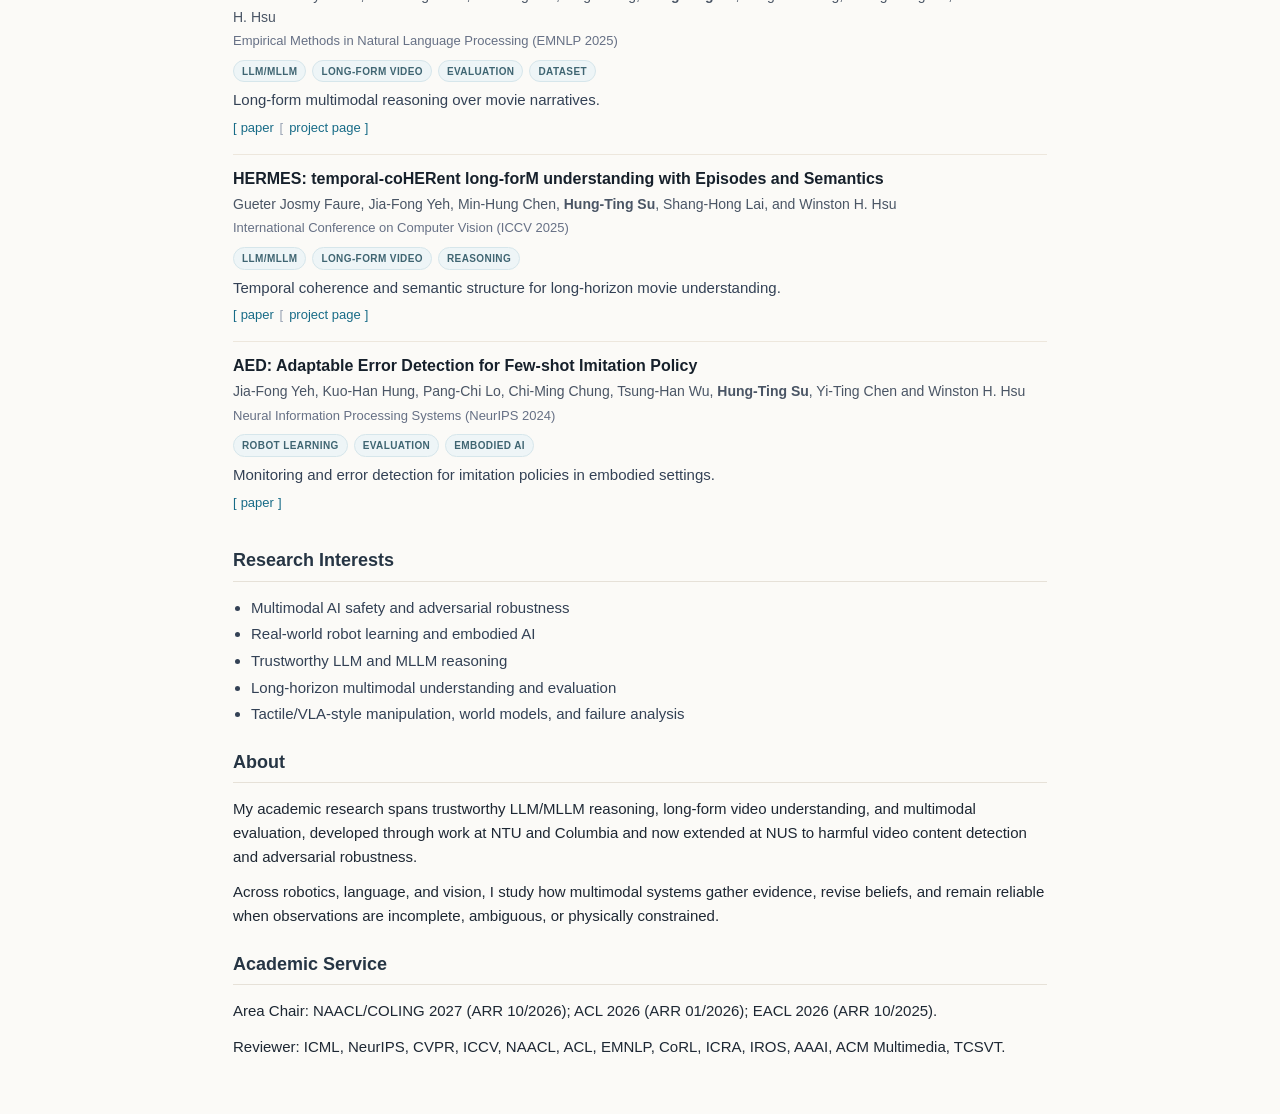
==== commit 0101e230: "Use compact ARR cycle dates on homepage and CVs" ====
--- a/index.html
+++ b/index.html
@@ -139,7 +139,7 @@
         </section>
         <section class="section-block">
           <h2><span class="revision">Academic Service</span></h2>
-          <p><span class="revision">Area Chair: NAACL/COLING 2027 (ARR October 2026); ACL 2026 (ARR January 2026); EACL 2026 (ARR October 2025).</span></p>
+          <p><span class="revision">Area Chair: NAACL/COLING 2027 (ARR 10/2026); ACL 2026 (ARR 01/2026); EACL 2026 (ARR 10/2025).</span></p>
           <p><span class="revision">Reviewer: ICML, NeurIPS, CVPR, ICCV, NAACL, ACL, EMNLP, CoRL, ICRA, IROS, AAAI, ACM Multimedia, TCSVT.</span></p>
         </section>
       </td>
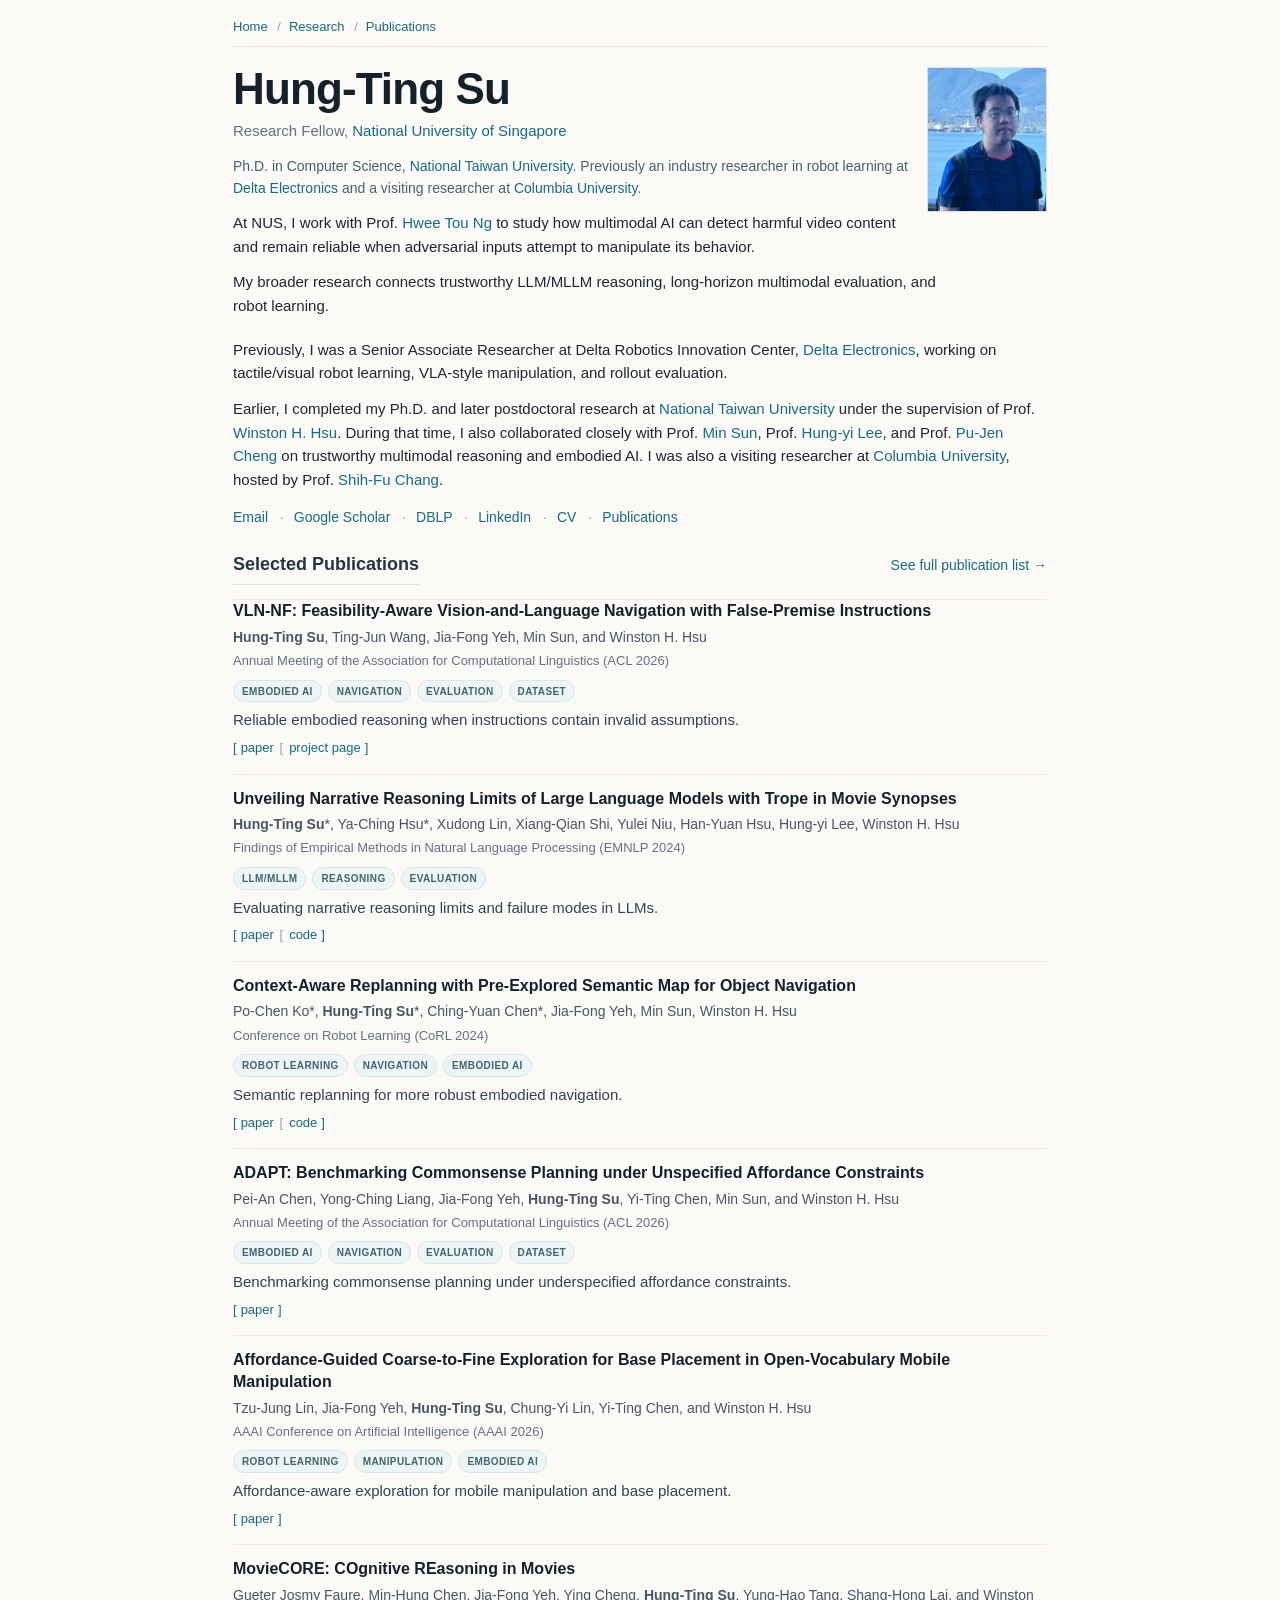
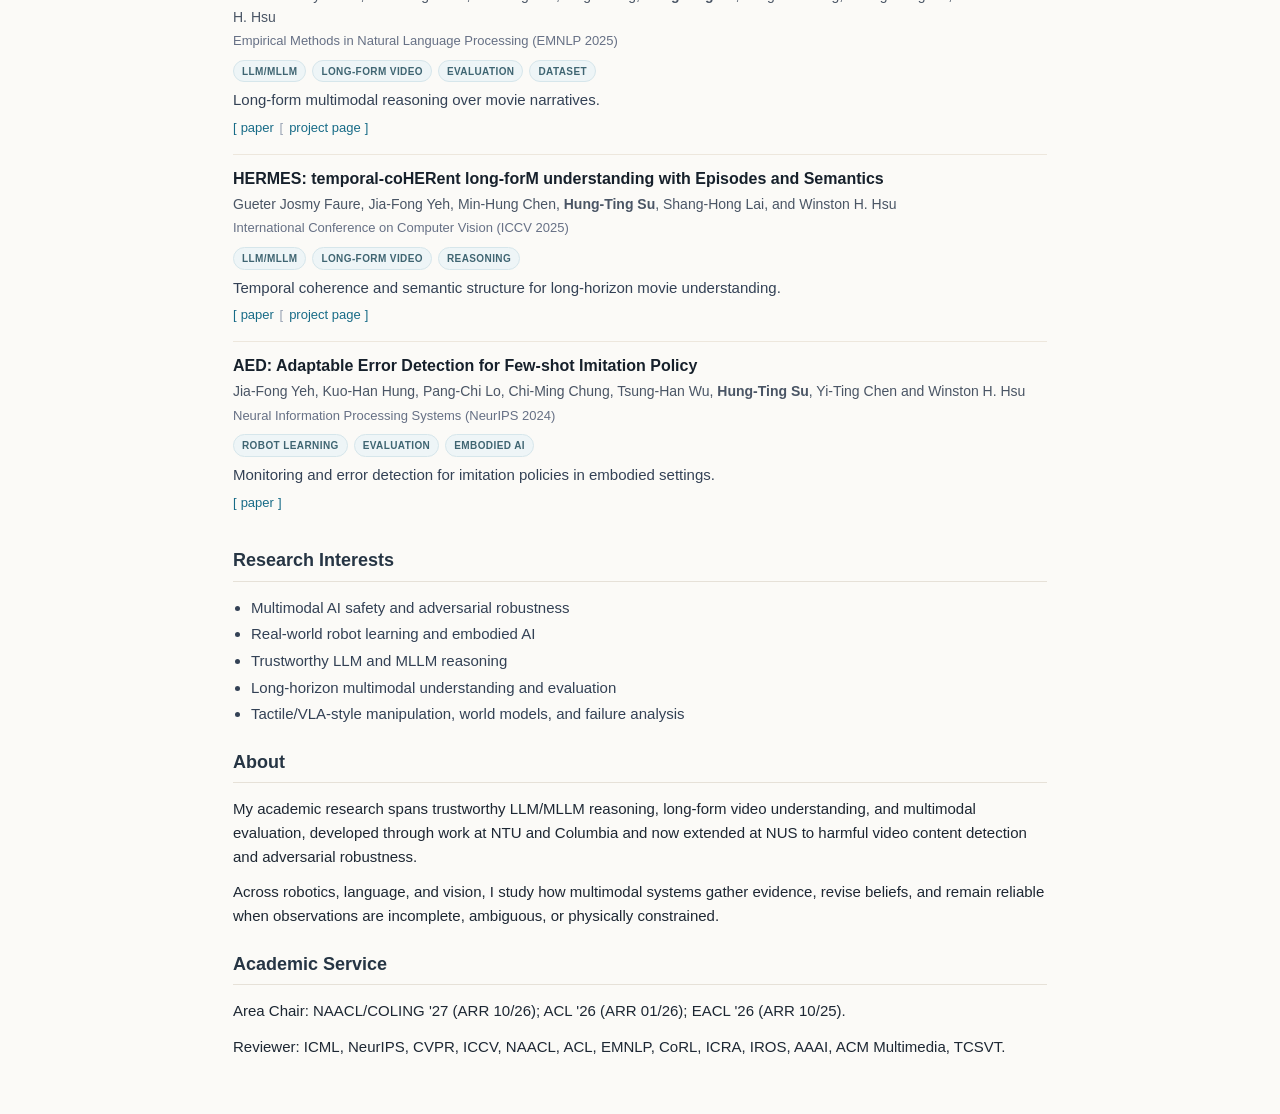
==== commit 66859f97: "Shorten conference years and ARR cycle labels" ====
--- a/index.html
+++ b/index.html
@@ -139,7 +139,7 @@
         </section>
         <section class="section-block">
           <h2><span class="revision">Academic Service</span></h2>
-          <p><span class="revision">Area Chair: NAACL/COLING 2027 (ARR 10/2026); ACL 2026 (ARR 01/2026); EACL 2026 (ARR 10/2025).</span></p>
+          <p><span class="revision">Area Chair: NAACL/COLING &#x27;27 (ARR 10/26); ACL &#x27;26 (ARR 01/26); EACL &#x27;26 (ARR 10/25).</span></p>
           <p><span class="revision">Reviewer: ICML, NeurIPS, CVPR, ICCV, NAACL, ACL, EMNLP, CoRL, ICRA, IROS, AAAI, ACM Multimedia, TCSVT.</span></p>
         </section>
       </td>
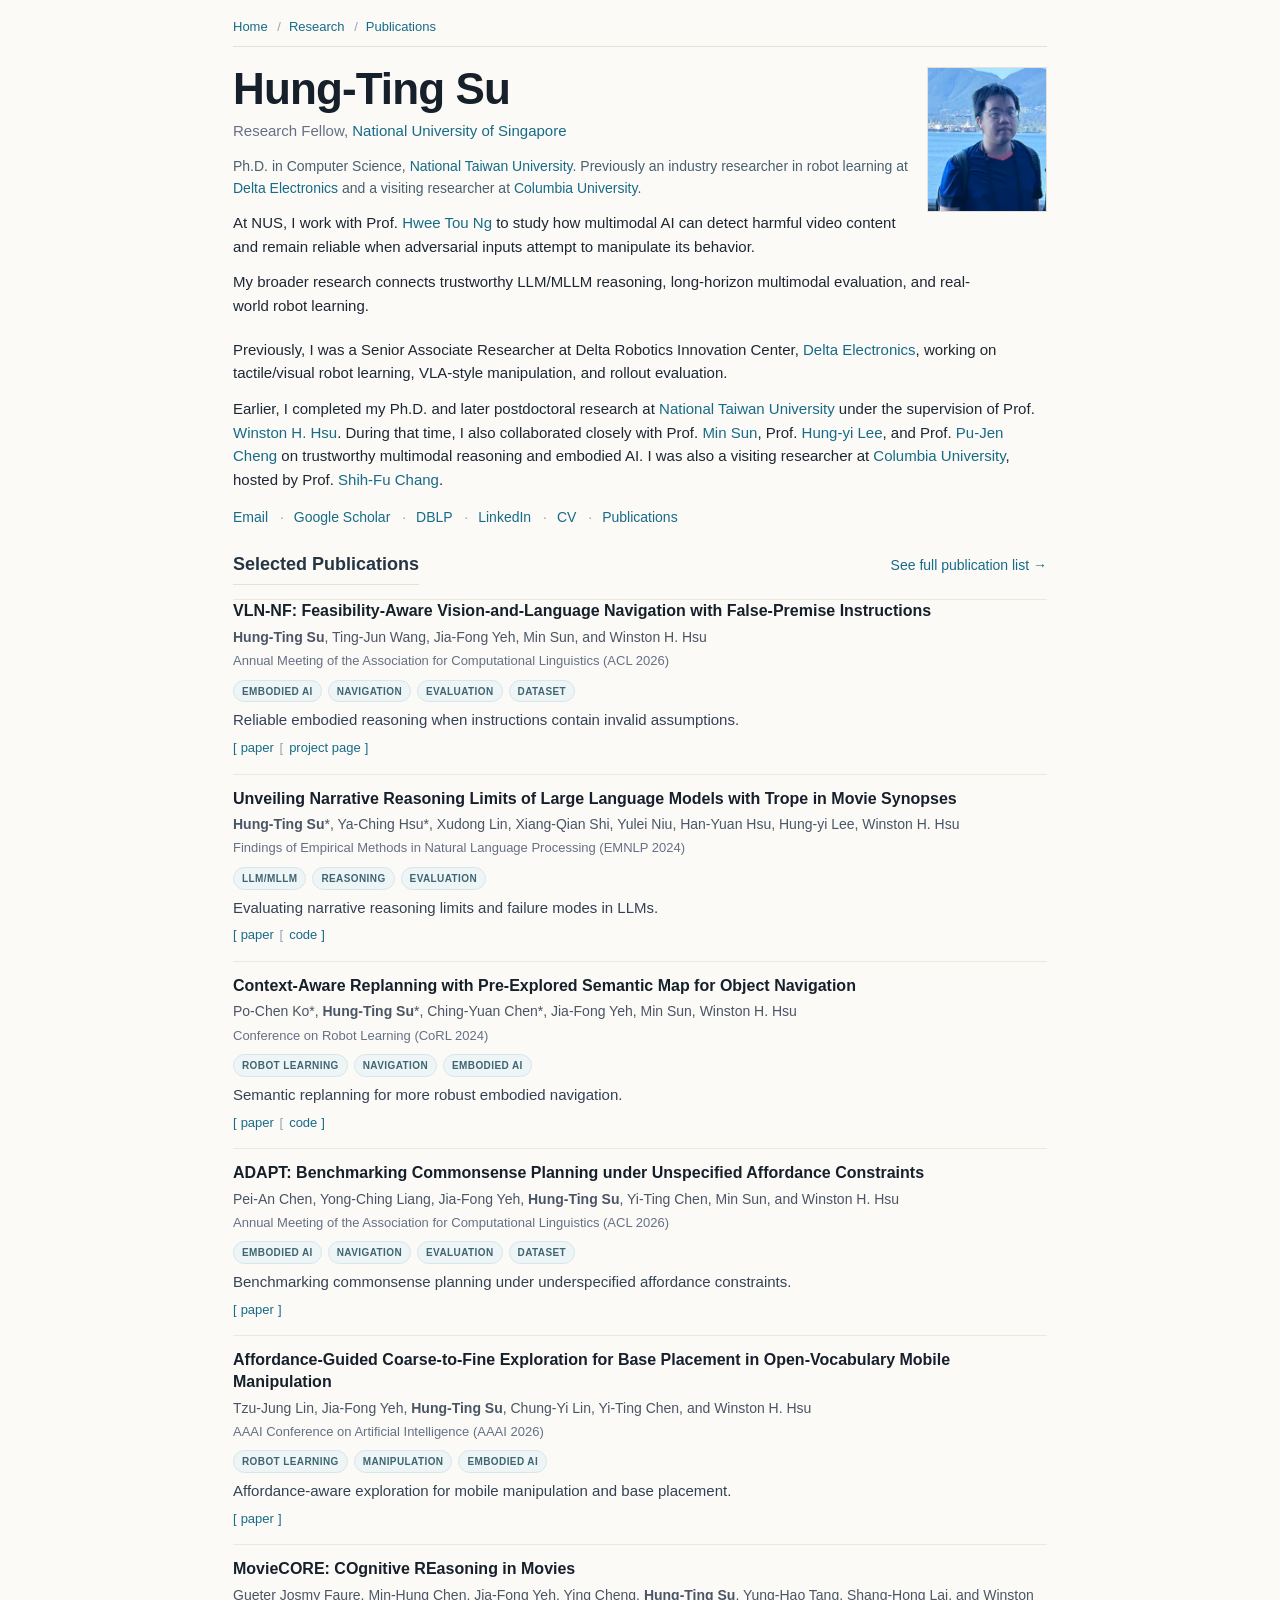
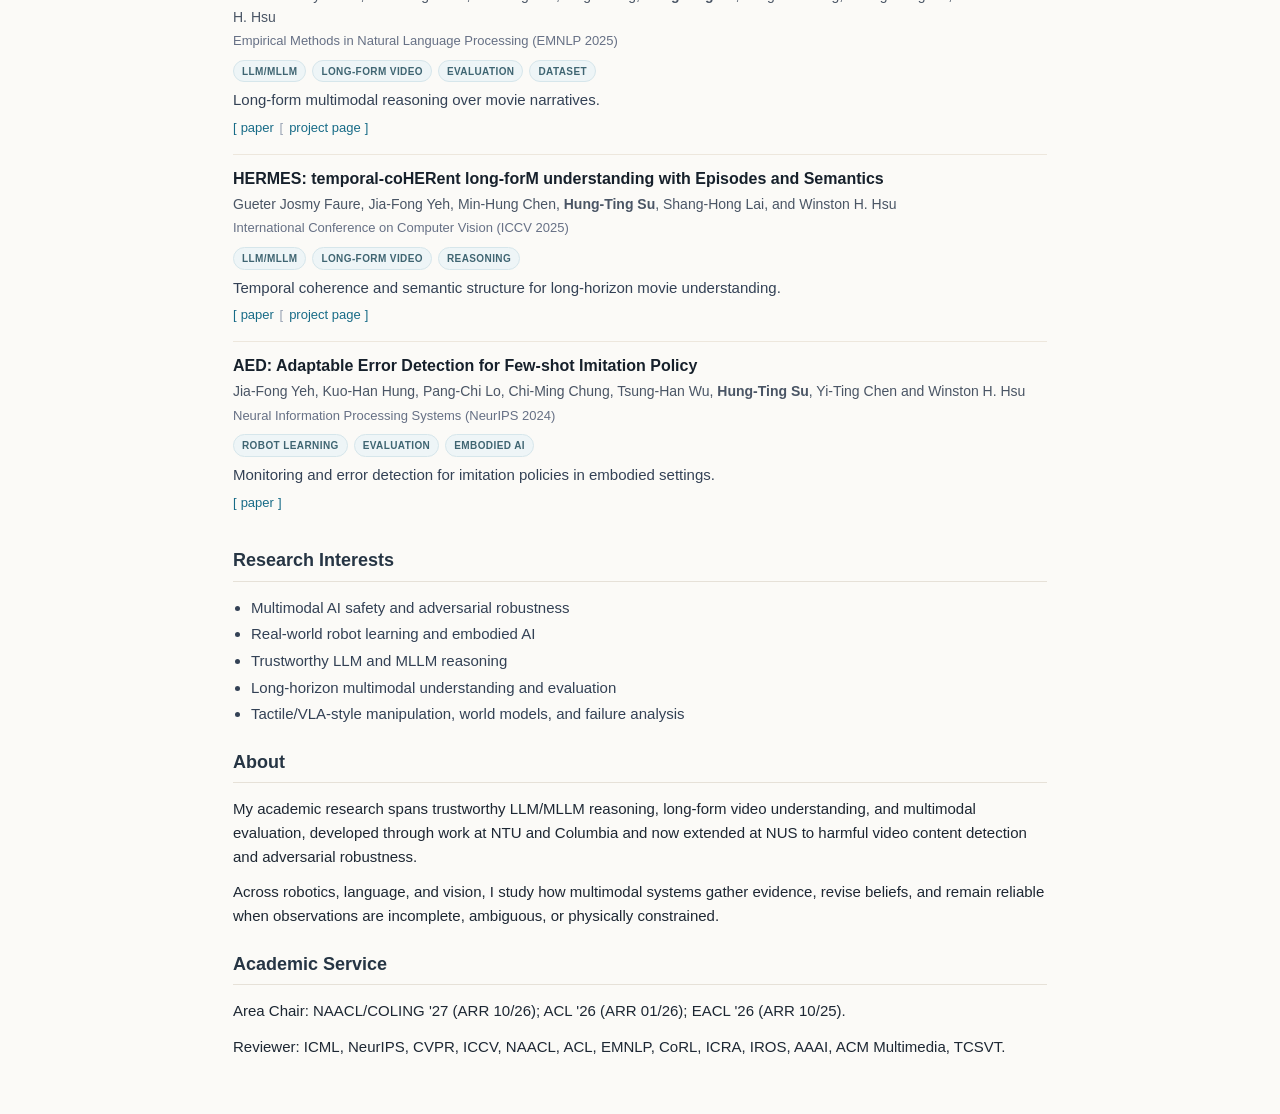
==== commit 357586d9: "Restore real-world robot learning emphasis in homepage summary" ====
--- a/index.html
+++ b/index.html
@@ -23,7 +23,7 @@
             <p class="position"><span class="revision">Research Fellow, <a href="https://nus.edu.sg/">National University of Singapore</a></span></p>
             <p class="intro-note">Ph.D. in Computer Science, <a href="https://www.ntu.edu.tw/english/">National Taiwan University</a>. Previously an industry researcher in robot learning at <a href="https://www.deltaww.com/">Delta Electronics</a> and a visiting researcher at <a href="https://www.columbia.edu/">Columbia University</a>.</p>
             <p><span class="revision">At NUS, I work with Prof. <a href="https://www.comp.nus.edu.sg/~nght/">Hwee Tou Ng</a> to study how multimodal AI can detect harmful video content and remain reliable when adversarial inputs attempt to manipulate its behavior.</span></p>
-            <p><span class="revision">My broader research connects trustworthy LLM/MLLM reasoning, long-horizon multimodal evaluation, and robot learning.</span></p>
+            <p><span class="revision">My broader research connects trustworthy LLM/MLLM reasoning, long-horizon multimodal evaluation, and real-world robot learning.</span></p>
           </div>
           <div class="intro-followup">
             <p><span class="revision">Previously, I was a Senior Associate Researcher at Delta Robotics Innovation Center, <a href="https://www.deltaww.com/">Delta Electronics</a>, working on tactile/visual robot learning, VLA-style manipulation, and rollout evaluation.</span></p>
